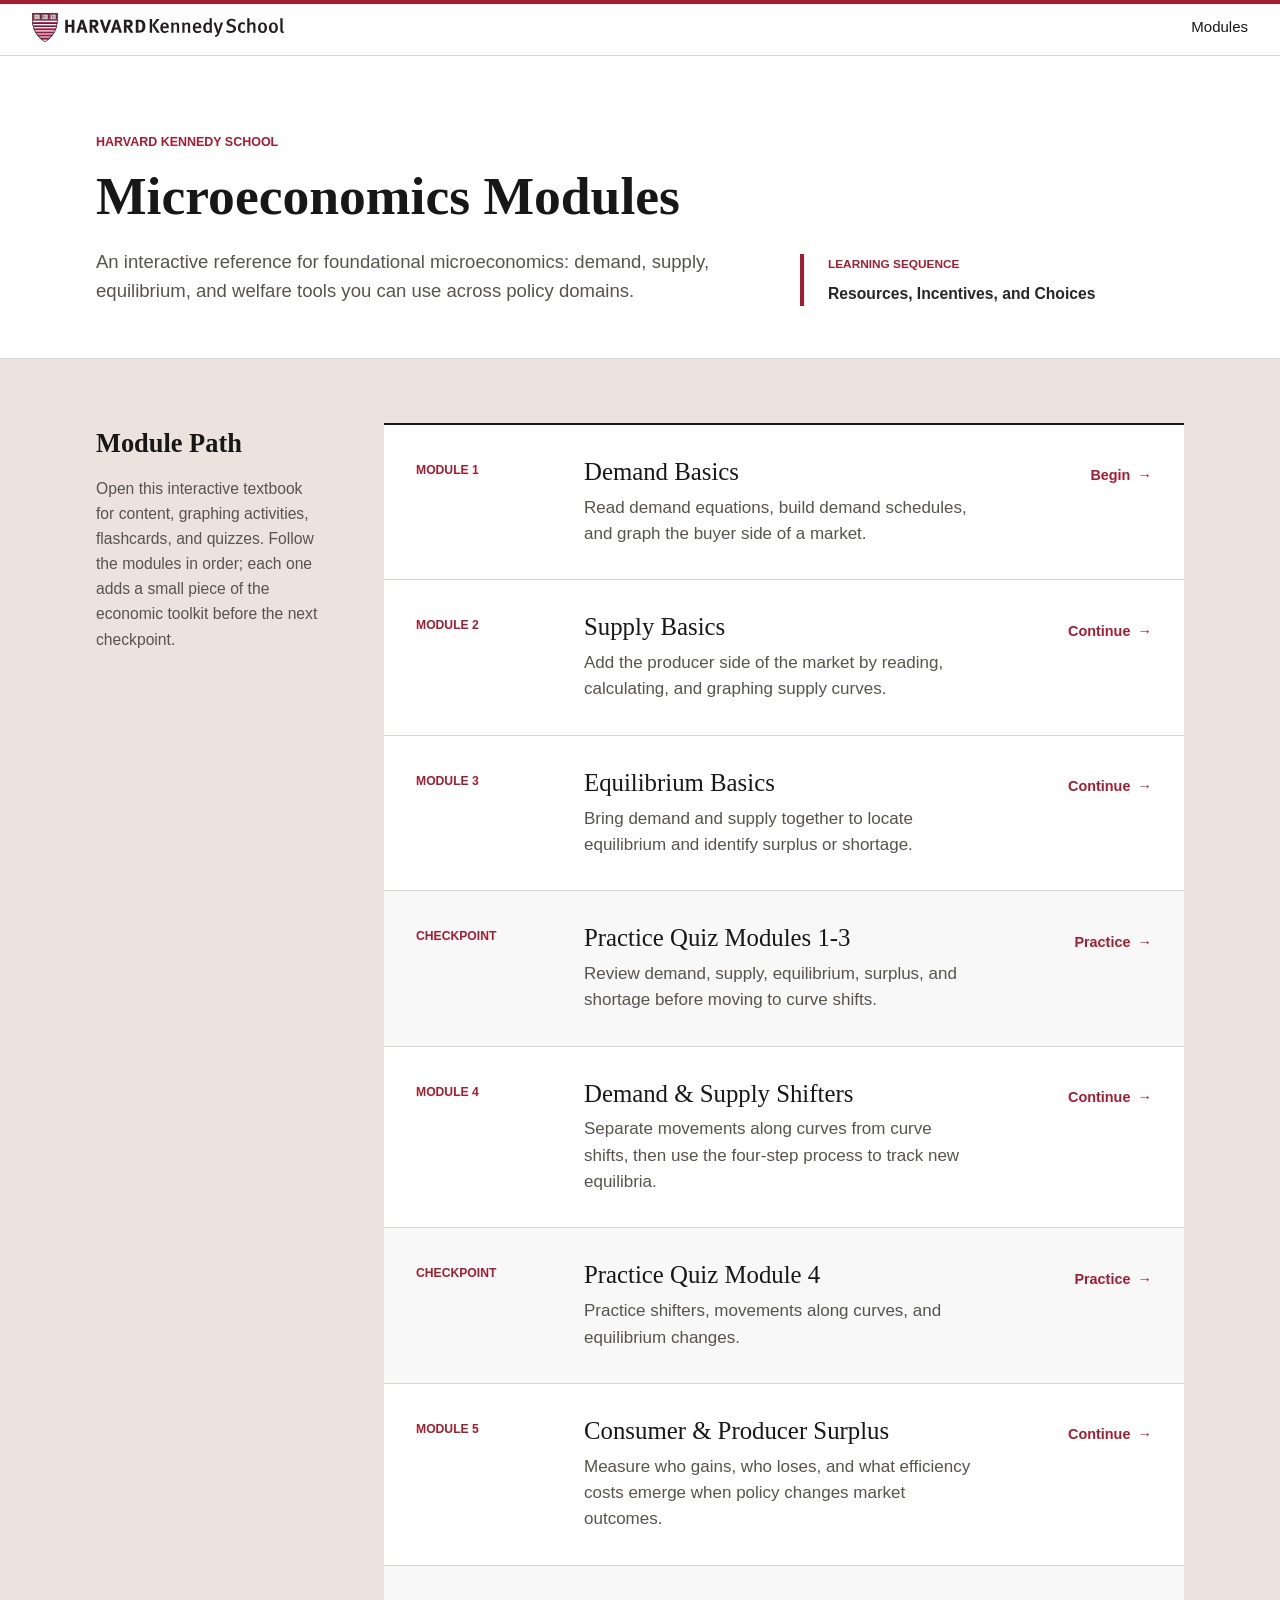
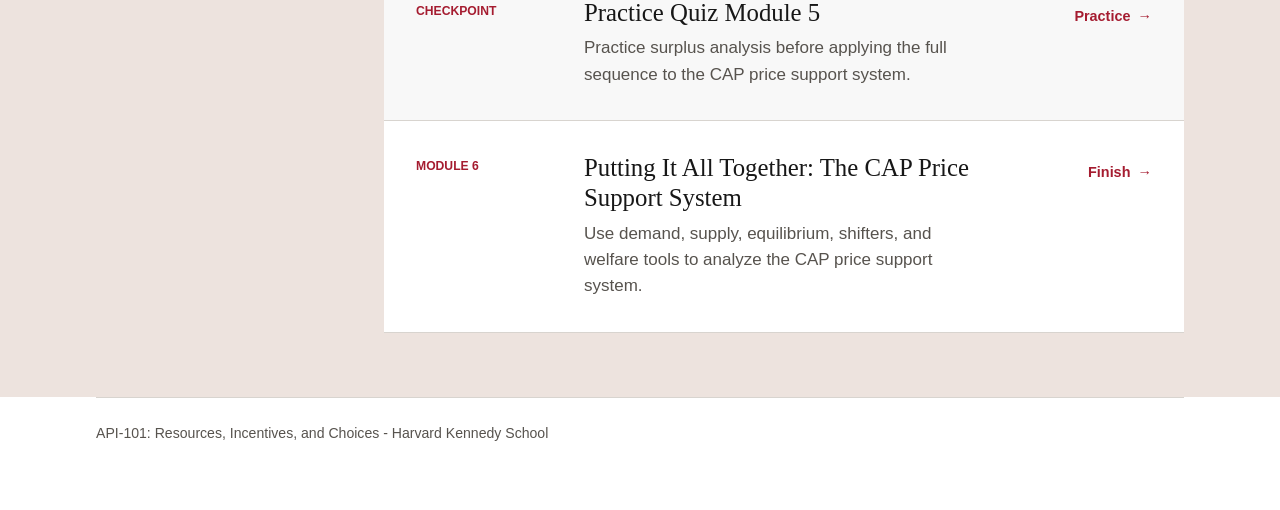
==== index.html @ 20cbafd4 "Initial textbook site transfer" ====
<!DOCTYPE html>
<html lang="en">
<head>
  <meta charset="UTF-8">
  <meta name="viewport" content="width=device-width, initial-scale=1.0">
  <title>API-101 Microeconomics Modules</title>
  <link rel="stylesheet" href="css/theme.css?v=3">
  <style>
    :root {
      --home-ink: #171717;
      --home-muted: #57534e;
      --home-rule: #d8d4cf;
      --home-tint: #f6f7f8;
      --home-path-bg: #ede3de;
      --home-crimson: #a51c30;
      --home-crimson-dark: #7f1424;
      --home-gold: #b28b00;
    }

    body {
      background: #fff;
      color: var(--home-ink);
    }

    .site-nav {
      background: #fff;
      box-shadow: none;
      border-bottom: 1px solid var(--home-rule);
    }

    .site-nav::before {
      content: "";
      position: absolute;
      left: 0;
      right: 0;
      top: 0;
      height: 4px;
      background: var(--home-crimson);
    }

    .site-nav__brand {
      display: inline-flex;
      align-items: center;
      height: 100%;
    }

    .site-nav__logo {
      display: block;
      width: 15.75rem;
      max-width: 58vw;
      height: auto;
    }

    .site-nav__links a {
      color: var(--home-ink);
    }

    .site-nav__links a:hover {
      color: var(--home-crimson);
    }

    .home-shell {
      margin-top: var(--nav-height);
    }

    .home-masthead {
      border-bottom: 1px solid var(--home-rule);
      background: #fff;
    }

    .home-masthead__inner {
      max-width: 72rem;
      margin: 0 auto;
      padding: 4.75rem var(--space-xl) 3.25rem;
      display: grid;
      grid-template-columns: minmax(0, 1.25fr) minmax(17rem, 0.75fr);
      gap: var(--space-3xl);
      align-items: end;
    }

    .home-kicker {
      font-size: 0.78rem;
      font-weight: 700;
      letter-spacing: 0;
      text-transform: uppercase;
      color: var(--home-crimson);
      margin-bottom: var(--space-md);
    }

    .home-title {
      max-width: 42rem;
      font-size: 3.35rem;
      line-height: 1.03;
      margin-bottom: var(--space-lg);
      color: var(--home-ink);
      letter-spacing: 0;
    }

    .home-subtitle {
      max-width: 42rem;
      font-size: 1.16rem;
      line-height: 1.55;
      color: var(--home-muted);
      margin-bottom: 0;
    }

    .home-brief {
      border-left: 4px solid var(--home-crimson);
      padding-left: var(--space-lg);
      color: var(--home-muted);
    }

    .home-brief__label {
      display: block;
      font-size: 0.74rem;
      font-weight: 700;
      letter-spacing: 0;
      text-transform: uppercase;
      color: var(--home-crimson);
      margin-bottom: var(--space-sm);
    }

    .home-brief p {
      font-size: 0.98rem;
      line-height: 1.55;
      margin-bottom: var(--space-md);
    }

    .home-brief p:last-child {
      margin-bottom: 0;
    }

    .home-content {
      max-width: none;
      margin: 0;
      padding: var(--space-3xl) max(var(--space-xl), calc((100vw - 72rem) / 2 + var(--space-xl)));
      background: var(--home-path-bg);
      display: grid;
      grid-template-columns: 14rem minmax(0, 1fr);
      gap: var(--space-3xl);
    }

    .path-heading {
      position: sticky;
      top: calc(var(--nav-height) + var(--space-xl));
      align-self: start;
      padding-top: var(--space-xs);
    }

    .path-heading h2 {
      margin: 0;
      padding: 0;
      border: 0;
      font-size: 1.65rem;
      color: var(--home-ink);
    }

    .path-heading p {
      color: var(--home-muted);
      line-height: 1.6;
      margin: var(--space-md) 0 0;
      font-size: 0.98rem;
    }

    .module-path {
      border-top: 2px solid var(--home-ink);
      background: #fff;
    }

    .path-item {
      display: grid;
      grid-template-columns: 8.5rem minmax(0, 1fr) 9rem;
      gap: var(--space-xl);
      padding: var(--space-xl);
      border-bottom: 1px solid var(--home-rule);
      color: inherit;
      text-decoration: none;
      transition: background var(--transition-fast);
    }

    .path-item:hover {
      border-bottom-color: var(--home-rule);
      background: #fafafa;
    }

    .path-item__eyebrow {
      font-family: var(--font-mono);
      font-size: 0.76rem;
      font-weight: 600;
      text-transform: uppercase;
      letter-spacing: 0;
      color: var(--home-crimson);
      padding-top: 0.18rem;
    }

    .path-item__title {
      font-family: var(--font-heading);
      font-size: 1.55rem;
      line-height: 1.2;
      color: var(--home-ink);
      margin-bottom: var(--space-sm);
    }

    .path-item__summary {
      color: var(--home-muted);
      line-height: 1.55;
      max-width: 44rem;
      margin: 0;
    }

    .path-item__action {
      align-self: start;
      justify-self: end;
      display: inline-flex;
      align-items: center;
      gap: 0.45rem;
      min-height: 2.35rem;
      color: var(--home-crimson);
      font-size: 0.9rem;
      font-weight: 700;
      white-space: nowrap;
    }

    .path-item__action::after {
      content: "→";
      font-family: var(--font-mono);
      font-size: 0.9rem;
    }

    .path-item--checkpoint {
      grid-template-columns: 8.5rem minmax(0, 1fr) 9rem;
      background: #f8f8f8;
    }

    .path-item--checkpoint:hover {
      background: #f3f3f3;
    }

    .path-item--checkpoint .path-item__eyebrow {
      color: var(--home-crimson);
    }

    .home-footer {
      max-width: 72rem;
      margin: 0 auto;
      padding: 0 var(--space-xl) var(--space-3xl);
      color: var(--home-muted);
      font-size: 0.88rem;
    }

    .home-footer__line {
      border-top: 1px solid var(--home-rule);
      padding-top: var(--space-lg);
    }

    @media (max-width: 820px) {
      .site-nav {
        height: auto;
        min-height: var(--nav-height);
        align-items: flex-start;
        flex-wrap: wrap;
        row-gap: var(--space-xs);
        padding: 0.85rem var(--space-lg) 0.75rem;
      }

      .site-nav__brand {
        height: auto;
        flex: 1 1 100%;
      }

      .site-nav__logo {
        width: 13.25rem;
        max-width: 100%;
      }

      .site-nav__links {
        width: 100%;
        margin-left: 0;
        gap: var(--space-md);
      }

      .site-nav__links a {
        font-size: 0.9rem;
      }

      .home-shell {
        margin-top: 6.25rem;
      }

      .home-masthead__inner,
      .home-content,
      .path-item,
      .path-item--checkpoint {
        grid-template-columns: 1fr;
      }

      .home-content {
        gap: var(--space-xl);
        padding-left: var(--space-xl);
        padding-right: var(--space-xl);
      }

      .path-heading {
        position: static;
      }

      .home-masthead__inner {
        gap: var(--space-xl);
        padding: 2.35rem var(--space-xl) 2.5rem;
      }

      .home-title {
        font-size: 2.15rem;
        line-height: 1.08;
        max-width: 20rem;
      }

      .home-subtitle {
        font-size: 1.02rem;
      }

      .path-item {
        gap: var(--space-md);
      }

      .path-item__action {
        justify-self: start;
      }
    }

    @media (max-width: 480px) {
      .site-nav {
        padding-left: var(--space-md);
        padding-right: var(--space-md);
      }

      .site-nav__links {
        justify-content: space-between;
        gap: var(--space-sm);
      }

      .site-nav__links a {
        font-size: 0.84rem;
      }

      .home-masthead__inner,
      .home-content,
      .home-footer {
        padding-left: var(--space-lg);
        padding-right: var(--space-lg);
      }

      .home-title {
        font-size: 1.9rem;
      }

      .path-item {
        padding: var(--space-lg);
      }

      .path-item__title {
        font-size: 1.28rem;
      }
    }
  </style>
</head>
<body>

  <nav class="site-nav">
    <a href="index.html" class="site-nav__brand" aria-label="Harvard Kennedy School">
      <img class="site-nav__logo" src="assets/images/hks-logo.svg" alt="Harvard Kennedy School">
    </a>
    <ul class="site-nav__links">
      <li><a href="#modules">Modules</a></li>
    </ul>
  </nav>

  <main class="home-shell">
    <header class="home-masthead">
      <div class="home-masthead__inner">
        <div>
          <div class="home-kicker">Harvard Kennedy School</div>
          <h1 class="home-title">Microeconomics Modules</h1>
          <p class="home-subtitle">
            An interactive reference for foundational microeconomics: demand, supply, equilibrium, and welfare tools you can use across policy domains.
          </p>
        </div>
        <aside class="home-brief" aria-label="Course context">
          <span class="home-brief__label">Learning Sequence</span>
          <p><strong>Resources, Incentives, and Choices</strong></p>
        </aside>
      </div>
    </header>

    <section class="home-content" id="modules">
      <div class="path-heading">
        <h2>Module Path</h2>
        <p>
          Open this interactive textbook for content, graphing activities, flashcards, and quizzes. Follow the modules in order; each one adds a small piece of the economic toolkit before the next checkpoint.
        </p>
      </div>

      <div class="module-path" aria-label="Module path">
        <a class="path-item" href="chapters/module-01-1-demand.html">
          <div class="path-item__eyebrow">Module 1</div>
          <div>
            <div class="path-item__title">Demand Basics</div>
            <p class="path-item__summary">Read demand equations, build demand schedules, and graph the buyer side of a market.</p>
          </div>
          <div class="path-item__action">Begin</div>
        </a>

        <a class="path-item" href="chapters/module-01-2-supply.html">
          <div class="path-item__eyebrow">Module 2</div>
          <div>
            <div class="path-item__title">Supply Basics</div>
            <p class="path-item__summary">Add the producer side of the market by reading, calculating, and graphing supply curves.</p>
          </div>
          <div class="path-item__action">Continue</div>
        </a>

        <a class="path-item" href="chapters/module-01-3-equilibrium.html">
          <div class="path-item__eyebrow">Module 3</div>
          <div>
            <div class="path-item__title">Equilibrium Basics</div>
            <p class="path-item__summary">Bring demand and supply together to locate equilibrium and identify surplus or shortage.</p>
          </div>
          <div class="path-item__action">Continue</div>
        </a>

        <a class="path-item path-item--checkpoint" href="chapters/modules-1-3-summary-quiz.html">
          <div class="path-item__eyebrow">Checkpoint</div>
          <div>
            <div class="path-item__title">Practice Quiz Modules 1-3</div>
            <p class="path-item__summary">Review demand, supply, equilibrium, surplus, and shortage before moving to curve shifts.</p>
          </div>
          <div class="path-item__action">Practice</div>
        </a>

        <a class="path-item" href="chapters/module-02-demand-supply-shifters.html">
          <div class="path-item__eyebrow">Module 4</div>
          <div>
            <div class="path-item__title">Demand &amp; Supply Shifters</div>
            <p class="path-item__summary">Separate movements along curves from curve shifts, then use the four-step process to track new equilibria.</p>
          </div>
          <div class="path-item__action">Continue</div>
        </a>

        <a class="path-item path-item--checkpoint" href="chapters/module-04-summary-quiz.html">
          <div class="path-item__eyebrow">Checkpoint</div>
          <div>
            <div class="path-item__title">Practice Quiz Module 4</div>
            <p class="path-item__summary">Practice shifters, movements along curves, and equilibrium changes.</p>
          </div>
          <div class="path-item__action">Practice</div>
        </a>

        <a class="path-item" href="chapters/module-03-consumer-producer-surplus.html">
          <div class="path-item__eyebrow">Module 5</div>
          <div>
            <div class="path-item__title">Consumer &amp; Producer Surplus</div>
            <p class="path-item__summary">Measure who gains, who loses, and what efficiency costs emerge when policy changes market outcomes.</p>
          </div>
          <div class="path-item__action">Continue</div>
        </a>

        <a class="path-item path-item--checkpoint" href="chapters/module-05-summary-quiz.html">
          <div class="path-item__eyebrow">Checkpoint</div>
          <div>
            <div class="path-item__title">Practice Quiz Module 5</div>
            <p class="path-item__summary">Practice surplus analysis before applying the full sequence to the CAP price support system.</p>
          </div>
          <div class="path-item__action">Practice</div>
        </a>

        <a class="path-item" href="chapters/module-06-cap-price-support-system.html">
          <div class="path-item__eyebrow">Module 6</div>
          <div>
            <div class="path-item__title">Putting It All Together: The CAP Price Support System</div>
            <p class="path-item__summary">Use demand, supply, equilibrium, shifters, and welfare tools to analyze the CAP price support system.</p>
          </div>
          <div class="path-item__action">Finish</div>
        </a>
      </div>
    </section>
  </main>

  <footer class="home-footer">
    <div class="home-footer__line">
      API-101: Resources, Incentives, and Choices - Harvard Kennedy School
    </div>
  </footer>

</body>
</html>
---- css/theme.css ----
/* ============================================================
   Microeconomics for Policy — Interactive Textbook
   Master Theme

   COLOR SYSTEM:
   - Primary:    #1a5276  (deep policy blue)
   - Secondary:  #2e86c1  (action blue)
   - Accent:     #d4ac0d  (gold highlight)
   - Success:    #1e8449  (positive/surplus)
   - Warning:    #d35400  (deadweight loss/caution)
   - Neutral:    #2c3e50  (text)
   - Background: #fafbfc  (page)
   - Surface:    #ffffff  (cards)

   TYPOGRAPHY:
   - Headings: 'Spezia Serif', serif
   - Body/UI:  'Public Sans', sans-serif
   ============================================================ */

/* --- CSS Custom Properties --- */
:root {
  /* Colors */
  --color-primary: #1a5276;
  --color-primary-light: #2e86c1;
  --color-primary-lighter: #d6eaf8;
  --color-primary-dark: #0e2f44;
  --color-secondary: #2e86c1;
  --color-accent: #d4ac0d;
  --color-accent-light: #f9e79f;
  --color-hks-crimson: #a51c30;
  --color-hks-crimson-dark: #7f1424;
  --color-hks-gold: #b28b00;
  --color-success: #1e8449;
  --color-success-light: #d5f5e3;
  --color-success-dark: #0b4f2a;
  --color-warning: #d35400;
  --color-warning-light: #fdebd0;
  --color-warning-dark: #7a2e00;
  --color-danger: #c0392b;
  --color-neutral-900: #171717;
  --color-neutral-800: #262626;
  --color-neutral-700: #3f3f3f;
  --color-neutral-600: #575757;
  --color-neutral-500: #737373;
  --color-neutral-400: #aab7b8;
  --color-neutral-300: #d5d8dc;
  --color-neutral-200: #e8e8e8;
  --color-neutral-100: #f2f3f4;
  --color-bg: #ffffff;
  --color-surface: #ffffff;
  --color-text: #171717;
  --color-text-secondary: #575757;

  /* Surplus/Loss colors for economics graphs */
  --color-consumer-surplus: #2e86c1;
  --color-producer-surplus: #1e8449;
  --color-deadweight-loss: #d35400;
  --color-government-revenue: #8e44ad;
  --color-demand-curve: #2e86c1;
  --color-supply-curve: #145a32;
  --color-equilibrium: #1a5276;

  /* Typography */
  --font-heading: 'Spezia Serif', 'Times New Roman', serif;
  --font-body: 'Public Sans', sans-serif;
  --font-mono: 'Public Sans', sans-serif;

  /* Spacing */
  --space-xs: 0.25rem;
  --space-sm: 0.5rem;
  --space-md: 1rem;
  --space-lg: 1.5rem;
  --space-xl: 2rem;
  --space-2xl: 3rem;
  --space-3xl: 4rem;

  /* Layout */
  --content-width: 48rem;
  --wide-width: 64rem;
  --sidebar-width: 16rem;
  --nav-height: 3.5rem;

  /* Borders & Shadows */
  --radius-sm: 4px;
  --radius-md: 8px;
  --radius-lg: 12px;
  --shadow-sm: 0 1px 3px rgba(0,0,0,0.08);
  --shadow-md: 0 4px 12px rgba(0,0,0,0.1);
  --shadow-lg: 0 8px 24px rgba(0,0,0,0.12);

  /* Transitions */
  --transition-fast: 150ms ease;
  --transition-normal: 250ms ease;
}

/* --- Reset & Base --- */
*, *::before, *::after {
  box-sizing: border-box;
  margin: 0;
  padding: 0;
}

html {
  font-size: 16px;
  scroll-behavior: smooth;
  -webkit-font-smoothing: antialiased;
  -moz-osx-font-smoothing: grayscale;
}

body {
  font-family: var(--font-body);
  font-size: 1.0625rem;
  line-height: 1.7;
  color: var(--color-text);
  background-color: var(--color-bg);
}

/* --- Typography --- */
h1, h2, h3, h4, h5, h6 {
  font-family: var(--font-heading);
  font-weight: 600;
  line-height: 1.25;
  color: var(--color-neutral-900);
}

h1 {
  font-size: 2.25rem;
  font-weight: 700;
  margin-bottom: var(--space-lg);
}

h2 {
  font-size: 1.625rem;
  margin-top: var(--space-3xl);
  margin-bottom: var(--space-md);
  padding-bottom: var(--space-xs);
  border-bottom: 2px solid var(--color-primary-lighter);
}

h3 {
  font-size: 1.3125rem;
  margin-top: var(--space-2xl);
  margin-bottom: var(--space-sm);
  color: var(--color-primary);
}

h4 {
  font-size: 1.125rem;
  margin-top: var(--space-xl);
  margin-bottom: var(--space-sm);
  color: var(--color-neutral-700);
}

p {
  margin-bottom: var(--space-md);
}

a {
  color: var(--color-secondary);
  text-decoration: none;
  border-bottom: 1px solid transparent;
  transition: border-color var(--transition-fast);
}

a:hover {
  border-bottom-color: var(--color-secondary);
}

strong {
  font-weight: 600;
  color: var(--color-neutral-800);
}

/* --- Top Navigation --- */
.site-nav {
  position: fixed;
  top: 0;
  left: 0;
  right: 0;
  height: var(--nav-height);
  background: #fff;
  color: var(--color-neutral-900);
  display: flex;
  align-items: center;
  padding: 0 var(--space-xl);
  z-index: 100;
  box-shadow: none;
  border-bottom: 1px solid var(--color-neutral-200);
}

.site-nav::before {
  content: '';
  position: absolute;
  top: 0;
  left: 0;
  right: 0;
  height: 4px;
  background: var(--color-hks-crimson);
}

.site-nav__brand {
  display: inline-flex;
  align-items: center;
  height: 100%;
  font-family: var(--font-heading);
  font-size: 1.125rem;
  font-weight: 700;
  color: var(--color-neutral-900);
  text-decoration: none;
  border: none;
  letter-spacing: 0;
}

.site-nav__brand:hover {
  border: none;
  opacity: 0.9;
}

.site-nav__brand span {
  color: var(--color-hks-crimson);
  font-weight: 400;
}

.site-nav__logo {
  display: block;
  width: 15.75rem;
  max-width: 58vw;
  height: auto;
}

.site-nav__links {
  display: flex;
  gap: var(--space-lg);
  margin-left: auto;
  list-style: none;
}

.site-nav__links a {
  color: var(--color-neutral-800);
  font-size: 0.9375rem;
  font-weight: 400;
  border: none;
  transition: color var(--transition-fast);
}

.site-nav__links a:hover {
  color: var(--color-hks-crimson);
  border: none;
}

/* --- Page Layout --- */
.page-wrapper {
  display: flex;
  margin-top: var(--nav-height);
  min-height: calc(100vh - var(--nav-height));
}

/* --- Sidebar (Table of Contents) --- */
.sidebar {
  position: fixed;
  top: var(--nav-height);
  left: 0;
  bottom: 0;
  width: var(--sidebar-width);
  background: #fafafa;
  border-right: 1px solid var(--color-neutral-200);
  overflow-y: auto;
  padding: var(--space-xl) 0;
  font-size: 0.875rem;
  z-index: 50;
}

.sidebar__part-label {
  display: block;
  padding: var(--space-sm) var(--space-lg);
  font-family: var(--font-body);
  font-size: 0.6875rem;
  font-weight: 700;
  text-transform: uppercase;
  letter-spacing: 0;
  color: var(--color-neutral-500);
  margin-top: var(--space-md);
}

.sidebar__link {
  display: block;
  padding: var(--space-xs) var(--space-lg) var(--space-xs) var(--space-xl);
  color: var(--color-neutral-600);
  font-weight: 400;
  line-height: 1.4;
  border: none;
  transition: all var(--transition-fast);
  border-left: 3px solid transparent;
}

.sidebar__link:hover {
  color: var(--color-hks-crimson);
  background: #fff;
  border: none;
}

.sidebar__link--active {
  color: var(--color-hks-crimson);
  font-weight: 600;
  border-left-color: var(--color-hks-crimson);
  background: #fff;
}

/* --- Main Content --- */
.main-content {
  margin-left: var(--sidebar-width);
  flex: 1;
  max-width: calc(var(--content-width) + 2 * var(--space-3xl));
  padding: var(--space-3xl) var(--space-3xl);
}

/* --- Chapter Header --- */
.chapter-header {
  margin-bottom: var(--space-3xl);
  padding: var(--space-xl) 0 var(--space-2xl);
  border-bottom: 2px solid var(--color-neutral-900);
}

.chapter-header__part {
  font-family: var(--font-body);
  font-size: 0.8125rem;
  font-weight: 700;
  text-transform: uppercase;
  letter-spacing: 0;
  color: var(--color-hks-crimson);
  margin-bottom: var(--space-xs);
}

.chapter-header__number {
  font-family: var(--font-heading);
  font-size: 0.9375rem;
  color: var(--color-neutral-500);
  font-weight: 400;
}

.chapter-header__title {
  font-size: 3rem;
  font-weight: 700;
  color: var(--color-neutral-900);
  margin-bottom: var(--space-md);
  line-height: 1.15;
}

.chapter-header__authors {
  font-size: 0.875rem;
  color: var(--color-neutral-500);
  margin-bottom: var(--space-sm);
  font-weight: 400;
}

.chapter-header__subtitle {
  font-size: 1.1875rem;
  color: var(--color-neutral-600);
  line-height: 1.5;
  max-width: 40rem;
}

/* --- Learning Objectives Box --- */
.learning-objectives {
  background: #fafafa;
  border-left: 4px solid var(--color-hks-crimson);
  border-radius: 0;
  padding: var(--space-lg) var(--space-xl);
  margin: var(--space-xl) 0;
}

.learning-objectives__title {
  font-family: var(--font-heading);
  font-size: 1rem;
  font-weight: 700;
  color: var(--color-hks-crimson);
  margin-bottom: var(--space-sm);
  text-transform: uppercase;
  letter-spacing: 0;
}

.learning-objectives ul {
  list-style: none;
  padding: 0;
}

.learning-objectives li {
  position: relative;
  padding-left: 1.5rem;
  margin-bottom: var(--space-sm);
  font-size: 0.9375rem;
  line-height: 1.5;
}

.learning-objectives li::before {
  content: '';
  position: absolute;
  left: 0;
  top: 0.5em;
  width: 8px;
  height: 8px;
  border-radius: 50%;
  background: var(--color-hks-crimson);
}

/* --- Key Term / Definition --- */
.key-term {
  font-weight: 600;
  color: var(--color-hks-crimson);
  cursor: help;
  border-bottom: 1px dashed rgba(165, 28, 48, 0.55);
}

.definition-box {
  background: var(--color-surface);
  border: 1px solid var(--color-neutral-200);
  border-left: 4px solid var(--color-hks-gold);
  border-radius: 0;
  padding: var(--space-md) var(--space-lg);
  margin: var(--space-md) 0;
}

.definition-box__term {
  font-family: var(--font-heading);
  font-weight: 700;
  color: var(--color-neutral-800);
  font-size: 1.0625rem;
}

.definition-box__text {
  color: var(--color-neutral-700);
  font-size: 0.9375rem;
  margin-top: var(--space-xs);
}

/* --- Interactive Graph Container --- */
.graph-container {
  background: var(--color-surface);
  border: 1px solid var(--color-neutral-200);
  border-radius: 0;
  margin: var(--space-xl) 0;
  padding: var(--space-lg);
  box-shadow: var(--shadow-sm);
}

.graph-container__title {
  font-family: var(--font-heading);
  font-size: 1.0625rem;
  font-weight: 600;
  color: var(--color-neutral-800);
  margin-bottom: var(--space-sm);
}

.graph-container__description {
  font-size: 0.875rem;
  color: var(--color-neutral-800);
  margin-bottom: var(--space-md);
  line-height: 1.5;
}

.graph-container__svg-wrapper {
  width: 100%;
  display: flex;
  justify-content: center;
}

.graph-container__controls {
  display: flex;
  flex-wrap: wrap;
  gap: var(--space-md);
  margin-top: var(--space-md);
  padding-top: var(--space-md);
  border-top: 1px solid var(--color-neutral-200);
}

.graph-container__readouts {
  margin-top: var(--space-md);
  padding-top: var(--space-md);
  border-top: 1px solid var(--color-neutral-200);
}

.graph-container__readouts p {
  margin: 0 0 var(--space-xs);
  font-size: 0.875rem;
  color: var(--color-neutral-700);
}

.graph-container__readouts p:last-child {
  margin-bottom: 0;
}

.surplus-readout-table {
  border-collapse: collapse;
  font-size: 0.875rem;
  margin-top: var(--space-md);
  width: 100%;
}

.surplus-readout-table th,
.surplus-readout-table td {
  border-bottom: 1px solid var(--color-neutral-200);
  padding: var(--space-sm) var(--space-md);
  text-align: left;
  vertical-align: middle;
}

.surplus-readout-table thead th {
  color: var(--color-neutral-700);
  font-size: 0.75rem;
  font-weight: 700;
  letter-spacing: 0;
  text-transform: uppercase;
}

.surplus-readout-table tbody th {
  color: var(--color-neutral-800);
  font-weight: 650;
}

.surplus-readout-table td:last-child,
.surplus-readout-table--comparison td:nth-child(3),
.surplus-readout-table--comparison td:nth-child(4) {
  font-family: var(--font-mono);
  font-weight: 700;
}

.surplus-readout-table__row--consumer {
  background: rgba(46, 134, 193, 0.08);
}

.surplus-readout-table__row--producer {
  background: rgba(30, 132, 73, 0.08);
}

.surplus-readout-table__row--dwl {
  background: rgba(211, 84, 0, 0.08);
}

.surplus-readout-table__row--government {
  background: rgba(142, 68, 173, 0.08);
}

.surplus-swatch {
  border-radius: 999px;
  display: inline-block;
  height: 0.75rem;
  margin-right: var(--space-xs);
  vertical-align: -0.08em;
  width: 0.75rem;
}

.surplus-swatch--consumer {
  background: var(--color-consumer-surplus);
}

.surplus-swatch--producer {
  background: var(--color-producer-surplus);
}

.surplus-swatch--dwl {
  background: #d35400;
}

.surplus-swatch--government {
  background: #8e44ad;
}

.shift-showcase {
  display: grid;
  grid-template-columns: minmax(0, 1fr) 18rem;
  gap: var(--space-lg);
  align-items: start;
  margin: var(--space-lg) 0 var(--space-xl);
  padding: var(--space-lg) 0;
  border-top: 1px solid var(--color-neutral-200);
  border-bottom: 1px solid var(--color-neutral-200);
}

.shift-showcase__graph,
.shift-figure__graph {
  min-height: 320px;
}

.shift-showcase__panel {
  border-left: 1px solid var(--color-neutral-200);
  padding-left: var(--space-lg);
}

.shift-showcase__title {
  font-family: var(--font-heading);
  font-weight: 700;
  color: var(--color-neutral-800);
  margin-bottom: var(--space-sm);
}

.shift-showcase__controls {
  display: flex;
  flex-direction: column;
  gap: var(--space-sm);
  margin-bottom: var(--space-md);
}

.shift-showcase__btn {
  border: 1px solid var(--color-neutral-300);
  border-radius: var(--radius-sm);
  background: #fff;
  color: var(--color-neutral-700);
  cursor: pointer;
  font-family: var(--font-body);
  font-size: 0.875rem;
  font-weight: 700;
  padding: 0.65rem 0.8rem;
  text-align: left;
  transition: background 0.15s, border-color 0.15s, color 0.15s;
}

.shift-showcase__btn:hover {
  border-color: var(--color-primary-light);
  color: var(--color-primary);
}

.shift-showcase__btn--active {
  background: var(--color-primary-lighter);
  border-color: var(--color-primary-light);
  color: var(--color-primary);
}

.shift-showcase__readout,
.shift-figure__caption {
  color: var(--color-neutral-600);
  font-size: 0.875rem;
  line-height: 1.55;
  margin: 0;
}

.shift-showcase > .shift-figure__caption {
  grid-column: 1 / -1;
}

.four-step-practice {
  display: grid;
  gap: var(--space-md);
  margin-bottom: var(--space-md);
}

.four-step-practice__group {
  display: grid;
  gap: var(--space-xs);
}

.four-step-practice__label {
  color: var(--color-neutral-700);
  font-size: 0.78rem;
  font-weight: 800;
  letter-spacing: 0;
}

.four-step-practice__choices,
.four-step-practice__actions {
  display: grid;
  grid-template-columns: repeat(2, minmax(0, 1fr));
  gap: var(--space-xs);
}

.four-step-practice__choices .shift-showcase__btn,
.four-step-practice__actions .shift-showcase__btn,
.four-step-practice__actions .graphing-method__next-btn {
  font-size: 0.8rem;
  padding: 0.55rem 0.65rem;
  text-align: center;
}

.four-step-practice__feedback--correct {
  color: #1d6f3f;
}

.four-step-practice__feedback--incorrect {
  color: #9f3a2f;
}

.four-step-practice__feedback--hint {
  color: var(--color-primary);
}

.shift-figure-grid {
  display: grid;
  grid-template-columns: repeat(2, minmax(0, 1fr));
  gap: var(--space-lg);
  margin: var(--space-lg) 0 var(--space-xl);
}

.shift-figure {
  border-top: 1px solid var(--color-neutral-200);
  padding-top: var(--space-md);
}

.shift-figure__caption {
  text-align: center;
  margin-top: var(--space-xs);
}

.figure--with-controls > .shift-figure__caption--below {
  display: block;
  grid-column: 1 / -1;
  margin-top: var(--space-sm);
  text-align: center;
}

.process-graph-grid {
  display: grid;
  grid-template-columns: repeat(2, minmax(0, 1fr));
  gap: var(--space-xl) var(--space-lg);
  margin: var(--space-xl) 0;
}

.process-graph-step {
  border-top: 4px solid var(--color-primary-light);
  padding-top: var(--space-md);
}

.process-graph-step__label {
  color: var(--color-primary);
  font-size: 0.75rem;
  font-weight: 800;
  letter-spacing: 0;
  margin-bottom: var(--space-xs);
  text-transform: uppercase;
}

.process-graph-step__title {
  color: var(--color-neutral-800);
  font-family: var(--font-heading);
  font-size: 1.0625rem;
  font-weight: 700;
  margin: 0 0 var(--space-sm);
}

.process-graph-step__graph {
  min-height: 300px;
  margin-bottom: var(--space-sm);
}

.process-graph-step p {
  color: var(--color-neutral-700);
  font-size: 0.9rem;
  line-height: 1.55;
  margin: 0;
}

.graph-control {
  display: flex;
  flex-direction: column;
  gap: var(--space-xs);
  flex: 1;
  min-width: 150px;
}

.graph-control__label {
  font-size: 0.8125rem;
  font-weight: 600;
  color: var(--color-neutral-900);
}

.graph-control__slider {
  -webkit-appearance: none;
  appearance: none;
  width: 100%;
  height: 6px;
  border-radius: 3px;
  background: var(--color-neutral-300);
  outline: none;
}

.graph-control__slider::-webkit-slider-thumb {
  -webkit-appearance: none;
  appearance: none;
  width: 18px;
  height: 18px;
  border-radius: 50%;
  background: var(--color-primary);
  cursor: pointer;
  box-shadow: var(--shadow-sm);
  transition: transform var(--transition-fast);
}

.graph-control__slider::-webkit-slider-thumb:hover {
  transform: scale(1.15);
}

.graph-control__value {
  font-family: var(--font-mono);
  font-size: 0.8125rem;
  color: var(--color-primary-dark);
  font-weight: 600;
}

/* --- Callout Boxes --- */
.callout {
  border-radius: 0;
  padding: var(--space-md) var(--space-lg);
  margin: var(--space-lg) 0;
  font-size: 0.9375rem;
  line-height: 1.6;
  color: var(--color-neutral-900);
}

.callout--insight {
  background: #f7f8f9;
  border-left: 4px solid var(--color-hks-crimson);
}

.callout--warning {
  background: var(--color-warning-light);
  border-left: 4px solid var(--color-warning);
}

.callout--example {
  background: var(--color-success-light);
  border-left: 4px solid var(--color-success);
}

.callout__title {
  font-weight: 700;
  font-size: 0.875rem;
  text-transform: uppercase;
  letter-spacing: 0;
  margin-bottom: var(--space-xs);
}

.callout--insight .callout__title { color: var(--color-hks-crimson); }
.callout--warning .callout__title { color: var(--color-warning-dark); }
.callout--example .callout__title { color: var(--color-success-dark); }

/* --- Demand convention comparison --- */
.convention-compare {
  margin: var(--space-xl) 0;
  padding: var(--space-lg);
  border: 1px solid var(--color-neutral-200);
  border-left: 4px solid var(--color-primary);
  background: var(--color-surface);
}

.convention-compare__header h4 {
  margin-top: 0;
  color: var(--color-primary);
}

.convention-compare__header p,
.convention-compare__panel p,
.convention-compare__note {
  color: var(--color-neutral-700);
  font-size: 0.9375rem;
  line-height: 1.55;
}

.convention-compare__grid {
  display: grid;
  grid-template-columns: repeat(2, minmax(0, 1fr));
  gap: var(--space-lg);
  margin: var(--space-md) 0;
}

.convention-compare__panel {
  min-width: 0;
  padding: var(--space-md);
  border: 1px solid var(--color-neutral-200);
  background: #fff;
}

.convention-compare__label {
  font-size: 0.75rem;
  font-weight: 700;
  text-transform: uppercase;
  color: var(--color-neutral-600);
  margin-bottom: var(--space-xs);
}

.convention-compare__formula {
  font-weight: 600;
  color: var(--color-neutral-800);
  margin-bottom: var(--space-sm);
}

.convention-compare__panel svg {
  max-width: 100%;
}

.convention-compare__note {
  margin-bottom: 0;
  padding-top: var(--space-md);
  border-top: 1px solid var(--color-neutral-200);
}

.inversion-procedure {
  margin: var(--space-lg) 0;
  padding: var(--space-lg);
  border: 1px solid var(--color-neutral-200);
  border-left: 4px solid var(--color-primary-light);
  background: #fff;
}

.inversion-procedure__title {
  font-weight: 700;
  color: var(--color-primary);
  margin-bottom: var(--space-sm);
}

.inversion-procedure ol {
  margin: 0;
  padding-left: 1.4rem;
}

.inversion-procedure li {
  margin-bottom: var(--space-sm);
  padding-left: var(--space-xs);
}

.inversion-procedure li:last-child {
  margin-bottom: 0;
}

/* --- Math / Equations (KaTeX) --- */
.equation-block {
  background: #fafafa;
  border-radius: 0;
  padding: var(--space-lg) var(--space-xl);
  margin: var(--space-lg) 0;
  text-align: center;
  overflow-x: auto;
  border-left: 3px solid var(--color-hks-crimson);
}
.equation-block .katex-display {
  margin: 0.3em 0;
}
.equation-block .katex {
  font-size: 1.15em;
}
.equation-line {
  margin: var(--space-md) 0 var(--space-lg);
  text-align: center;
  overflow-x: auto;
}
.equation-line .katex-display {
  margin: 0;
}
.equation-line .katex {
  font-size: 1.15em;
}
.equation-display {
  margin: var(--space-lg) 0;
  text-align: center;
  font-size: 1.15rem;
}

.worked-example {
  border-left: 3px solid var(--color-neutral-300);
  margin: var(--space-lg) 0;
  padding: var(--space-sm) 0 var(--space-sm) var(--space-lg);
}

.worked-example__title {
  color: var(--color-neutral-800);
  font-family: var(--font-heading);
  font-size: 1rem;
  font-weight: 700;
  margin-bottom: var(--space-sm);
}

.worked-example p {
  margin-bottom: var(--space-sm);
}

.worked-example p:last-child {
  margin-bottom: 0;
}

.worked-example--with-graph {
  border-left-color: var(--color-hks-crimson);
  padding-bottom: var(--space-md);
}

.worked-example__body {
  display: grid;
  gap: var(--space-lg);
  grid-template-columns: minmax(0, 0.95fr) minmax(18rem, 1.15fr);
  align-items: center;
}

.worked-example__math {
  font-family: var(--font-mono);
  margin-top: var(--space-md);
}

.worked-example__graph {
  background: #fff;
  border-left: 1px solid var(--color-neutral-200);
  padding-left: var(--space-lg);
}

.worked-example__graph-note {
  color: var(--color-neutral-600);
  font-size: 0.875rem;
  line-height: 1.45;
  margin-bottom: var(--space-sm);
}

.worked-example__svg {
  display: flex;
  justify-content: center;
  width: 100%;
}

.calculation-figure {
  display: flex;
  justify-content: center;
  margin: var(--space-lg) 0 var(--space-xl);
  width: 100%;
}

@media (max-width: 820px) {
  .worked-example__body {
    grid-template-columns: 1fr;
  }

  .worked-example__graph {
    border-left: 0;
    border-top: 1px solid var(--color-neutral-200);
    padding-left: 0;
    padding-top: var(--space-md);
  }
}

.equation-feature-table {
  width: 100%;
  border-collapse: collapse;
  margin: var(--space-lg) 0;
  font-size: 0.9375rem;
  table-layout: fixed;
}
.equation-feature-table th,
.equation-feature-table td {
  padding: var(--space-sm) var(--space-md);
  border-bottom: 1px solid var(--color-neutral-200);
  text-align: left;
  vertical-align: top;
}
.equation-feature-table th {
  color: var(--color-neutral-700);
  font-size: 0.78rem;
  text-transform: uppercase;
}
.equation-feature-table td:first-child {
  font-weight: 700;
  color: var(--color-neutral-800);
}
.equation-feature-table--graphing th:nth-child(1),
.equation-feature-table--graphing td:nth-child(1) {
  width: 18%;
}
.equation-feature-table--graphing th:nth-child(2),
.equation-feature-table--graphing td:nth-child(2) {
  width: 45%;
  white-space: nowrap;
}
.equation-feature-table--graphing th:nth-child(3),
.equation-feature-table--graphing td:nth-child(3) {
  width: 37%;
}
.equation-feature-table--quantities th:nth-child(1),
.equation-feature-table--quantities td:nth-child(1) {
  width: 16%;
}
.equation-feature-table--quantities th:nth-child(2),
.equation-feature-table--quantities td:nth-child(2) {
  width: 54%;
  white-space: nowrap;
}
.equation-feature-table--quantities th:nth-child(3),
.equation-feature-table--quantities td:nth-child(3) {
  width: 30%;
}

/* --- Annotated Equation Explainers --- */
.equation-explainer {
  margin: var(--space-xl) 0;
  border: 1px solid var(--color-neutral-200);
  border-top: 4px solid var(--color-hks-crimson);
  background: #fff;
}

.equation-explainer__formula {
  padding: var(--space-xl);
  border-bottom: 1px solid var(--color-neutral-200);
  background: #fafafa;
}

.equation-explainer__formula .katex-display {
  margin: 0;
}

.equation-explainer__read {
  margin: var(--space-md) 0 0;
  color: var(--color-neutral-700);
  text-align: center;
  font-size: 0.95rem;
}

.equation-explainer__parts {
  display: grid;
  grid-template-columns: repeat(4, minmax(0, 1fr));
  margin: 0;
}

.equation-part {
  padding: var(--space-lg);
  border-right: 1px solid var(--color-neutral-200);
}

.equation-part:last-child {
  border-right: 0;
}

.equation-part__symbol {
  display: block;
  font-family: var(--font-heading);
  font-size: 1.35rem;
  font-weight: 700;
  color: var(--color-neutral-900);
  margin-bottom: var(--space-xs);
}

.equation-part__label {
  display: block;
  font-size: 0.74rem;
  font-weight: 700;
  text-transform: uppercase;
  letter-spacing: 0;
  color: var(--color-hks-crimson);
  margin-bottom: var(--space-sm);
}

.equation-part__text {
  color: var(--color-neutral-700);
  font-size: 0.92rem;
  line-height: 1.5;
  margin: 0;
}

.equation-explainer__note {
  margin: 0;
  padding: var(--space-md) var(--space-lg);
  border-top: 1px solid var(--color-neutral-200);
  color: var(--color-neutral-800);
  background: #f7f3f1;
  font-size: 0.95rem;
}

.equation-translation {
  margin: var(--space-lg) 0;
  border-left: 4px solid var(--color-hks-crimson);
  background: #fafafa;
  padding: var(--space-lg);
}

.equation-translation__label {
  font-weight: 700;
  color: var(--color-hks-crimson);
  margin-bottom: var(--space-xs);
}

.equation-translation__text {
  margin: 0;
  color: var(--color-neutral-700);
}

@media (max-width: 760px) {
  .equation-explainer__parts {
    grid-template-columns: 1fr;
  }

  .equation-part {
    border-right: 0;
    border-bottom: 1px solid var(--color-neutral-200);
  }

  .equation-part:last-child {
    border-bottom: 0;
  }
}
/* Inline KaTeX in running text */
.katex {
  font-size: 1.05em;
}
/* Math steps: two-column layout for algebra walkthroughs */
.math-steps {
  margin: var(--space-lg) 0;
  border-top: 1px solid var(--color-neutral-200);
}
.math-step {
  display: flex;
  align-items: baseline;
  gap: var(--space-md);
  padding: var(--space-sm) 0;
  border-bottom: 1px solid var(--color-neutral-200);
}
.math-step:last-child {
  border-bottom: none;
}
.math-step__label {
  flex-shrink: 0;
  width: 10rem;
  font-size: 0.875rem;
  font-weight: 600;
  color: var(--color-neutral-600);
}
.math-step__expr {
  flex: 1;
  text-align: center;
}

/* --- Glossary Table --- */
.glossary-table {
  width: 100%;
  border-collapse: separate;
  border-spacing: 0;
  margin: var(--space-lg) 0;
  border-radius: 0;
  overflow: hidden;
  border: 1px solid var(--color-neutral-200);
  box-shadow: var(--shadow-sm);
}
.glossary-table thead th {
  background: var(--color-neutral-900);
  color: #fff;
  font-family: var(--font-heading);
  font-size: 0.9375rem;
  font-weight: 700;
  padding: 0.75rem 1.25rem;
  text-align: left;
  letter-spacing: 0;
}
.glossary-table tbody td {
  padding: 0.65rem 1.25rem;
  font-size: 0.9375rem;
  line-height: 1.5;
  border-bottom: 1px solid var(--color-neutral-200);
  vertical-align: top;
}
.glossary-table tbody td:first-child {
  font-family: var(--font-heading);
  font-weight: 700;
  color: var(--color-neutral-900);
  white-space: nowrap;
  width: 12rem;
  background: #fafafa;
}
.glossary-table tbody tr:last-child td {
  border-bottom: none;
}
.glossary-table tbody tr:hover td {
  background: #f7f8f9;
}
.glossary-table tbody tr:hover td:first-child {
  background: #f1f1f1;
}

.glossary-review {
  margin: var(--space-md) 0 var(--space-lg);
}

.glossary-review summary {
  color: var(--color-primary);
  cursor: pointer;
  font-weight: 700;
  padding: var(--space-sm) 0;
}

.glossary-review summary:hover {
  color: var(--color-primary-dark);
}

.glossary-table--review {
  margin-top: var(--space-sm);
}

.glossary-table--review tbody td {
  background: #fbfbfb;
}

.term-status {
  display: inline-block;
  padding: 0.15rem 0.45rem;
  border-radius: var(--radius-sm);
  background: var(--color-neutral-100);
  color: var(--color-neutral-600);
  font-size: 0.75rem;
  font-weight: 600;
  white-space: nowrap;
}

.term-status--new {
  background: rgba(212, 172, 13, 0.16);
  color: #7d6608;
}

/* --- Section Divider --- */
.section-divider {
  margin: var(--space-3xl) 0 var(--space-xl);
  border: none;
  height: 2px;
  background: linear-gradient(to right, var(--color-primary-lighter), transparent);
}

/* --- Static Figure --- */
.figure {
  margin: var(--space-xl) 0;
  text-align: center;
}

.figure--with-controls {
  display: grid;
  grid-template-columns: minmax(0, 1fr) 9rem;
  gap: var(--space-lg);
  align-items: start;
}

.figure--with-controls .figure__caption {
  grid-column: 1 / -1;
}

.figure-controls {
  display: flex;
  flex-direction: column;
  gap: var(--space-sm);
  padding-top: var(--space-lg);
}

.figure-controls__btn {
  padding: 0.5rem 0.7rem;
  border: none;
  border-radius: var(--radius-sm);
  background: var(--color-primary);
  color: #fff;
  font-family: var(--font-body);
  font-size: 0.875rem;
  font-weight: 600;
  cursor: pointer;
  transition: background 0.15s;
}

.figure-controls__btn:hover {
  background: var(--color-primary-dark);
}

.figure-controls__btn:disabled {
  opacity: 0.55;
  cursor: default;
}

.figure-controls__btn--secondary {
  background: var(--color-neutral-100);
  color: var(--color-neutral-700);
  border: 1px solid var(--color-neutral-300);
}

.figure-controls__btn--secondary:hover {
  background: var(--color-neutral-200);
}

.figure img {
  display: block;
  max-width: 100%;
  height: auto;
  margin: 0 auto;
}

.figure--photo {
  background: #fafafa;
  border: 1px solid var(--color-neutral-200);
  padding: var(--space-md);
  text-align: left;
}

.figure--photo img {
  width: 100%;
}

.figure__caption {
  font-size: 0.8125rem;
  color: var(--color-neutral-600);
  margin-top: var(--space-sm);
  font-style: italic;
  line-height: 1.5;
}

.text-footnote {
  color: var(--color-neutral-600);
  font-size: 0.84rem;
  line-height: 1.45;
  margin-top: calc(-1 * var(--space-sm));
}

.text-with-sidenote {
  display: grid;
  gap: var(--space-lg);
  grid-template-columns: minmax(0, 1fr) minmax(12rem, 16rem);
  align-items: start;
  margin: var(--space-md) 0;
}

.text-with-sidenote > p {
  margin-bottom: 0;
}

.text-footnote--side {
  background: #fafafa;
  border-left: 3px solid var(--color-neutral-300);
  color: var(--color-neutral-600);
  font-size: 0.8125rem;
  margin-top: 0;
  padding: var(--space-sm) var(--space-md);
}

@media (max-width: 760px) {
  .text-with-sidenote {
    grid-template-columns: 1fr;
  }

  .figure--with-controls {
    grid-template-columns: 1fr;
  }

  .figure-controls {
    flex-direction: row;
    justify-content: center;
    flex-wrap: wrap;
    padding-top: 0;
  }
}

/* --- Chapter Navigation (prev/next) --- */
.chapter-nav {
  display: flex;
  justify-content: space-between;
  margin-top: var(--space-3xl);
  padding-top: var(--space-xl);
  border-top: 1px solid var(--color-neutral-200);
  gap: var(--space-md);
}

.chapter-nav__link {
  display: flex;
  flex-direction: column;
  padding: var(--space-md) var(--space-lg);
  background: var(--color-surface);
  border: 1px solid var(--color-neutral-200);
  border-radius: 0;
  transition: all var(--transition-normal);
  max-width: 48%;
  text-decoration: none;
}

.chapter-nav__link:hover {
  border-color: var(--color-hks-crimson);
  box-shadow: var(--shadow-md);
}

.chapter-nav__link--next {
  text-align: right;
  margin-left: auto;
}

.chapter-nav__direction {
  font-size: 0.75rem;
  font-weight: 700;
  text-transform: uppercase;
  letter-spacing: 0;
  color: var(--color-neutral-500);
}

.chapter-nav__title {
  font-family: var(--font-heading);
  font-size: 1rem;
  font-weight: 600;
  color: var(--color-hks-crimson);
}

/* --- Responsive --- */
@media (max-width: 1024px) {
  .sidebar {
    width: 14rem;
  }
  .main-content {
    margin-left: 14rem;
    padding: var(--space-xl);
  }
}

@media (max-width: 768px) {
  .sidebar {
    display: none;
  }
  .main-content {
    margin-left: 0;
    padding: var(--space-lg);
  }
  .chapter-header__title {
    font-size: 1.75rem;
  }
  h2 {
    font-size: 1.375rem;
  }
}

/* --- Part Progress Strip --- */
.part-progress {
  display: flex;
  flex-direction: column;
  gap: var(--space-xs);
  padding: var(--space-lg) 0;
  background: #fff;
  border-radius: 0;
  border: 1px solid var(--color-neutral-200);
  border-left: 0;
  border-right: 0;
  margin-bottom: var(--space-2xl);
}

.part-progress__label {
  font-family: var(--font-mono);
  font-size: 0.75rem;
  font-weight: 600;
  text-transform: uppercase;
  letter-spacing: 0;
  color: var(--color-hks-crimson);
}

.part-progress__steps {
  display: flex;
  align-items: center;
  gap: var(--space-sm);
  flex-wrap: wrap;
}

.part-progress__step {
  padding: var(--space-xs) 0;
  border-radius: 0;
  font-size: 0.875rem;
  font-weight: 600;
  color: var(--color-neutral-500);
  border: 0;
  text-decoration: none;
  transition: all var(--transition-fast);
  border-bottom: 2px solid transparent;
}

.part-progress__step:hover {
  border-bottom-color: var(--color-hks-crimson);
  color: var(--color-hks-crimson);
}

.part-progress__step--active {
  background: transparent;
  border-color: transparent;
  border-bottom-color: var(--color-hks-crimson);
  color: var(--color-hks-crimson);
}

.part-progress__step--active:hover {
  background: transparent;
  border-color: transparent;
  border-bottom-color: var(--color-hks-crimson);
  color: var(--color-hks-crimson);
}

.part-progress__divider {
  color: var(--color-neutral-400);
  font-size: 0.875rem;
}

/* --- Draw Graph Container --- */
.draw-graph-container {
  background: var(--color-surface);
  border: 1px solid var(--color-neutral-200);
  border-radius: 0;
  margin: var(--space-xl) 0;
  padding: var(--space-lg);
  box-shadow: var(--shadow-sm);
}

.draw-graph-container__title {
  font-family: var(--font-heading);
  font-size: 1.0625rem;
  font-weight: 600;
  color: var(--color-neutral-800);
  margin-bottom: var(--space-sm);
}

.draw-graph-container__prompt {
  font-size: 0.9375rem;
  color: var(--color-neutral-700);
  margin-bottom: var(--space-md);
  font-weight: 500;
  line-height: 1.5;
}

.draw-graph-container__svg-wrapper {
  width: 100%;
  display: flex;
  justify-content: center;
  cursor: crosshair;
}

.draw-graph-container__controls {
  display: flex;
  gap: var(--space-sm);
  margin-top: var(--space-md);
  padding-top: var(--space-md);
  border-top: 1px solid var(--color-neutral-200);
  align-items: center;
}

.draw-graph-container__hint {
  font-size: 0.8125rem;
  color: var(--color-neutral-500);
  font-style: italic;
  margin-left: auto;
}

.draw-graph__submit-btn,
.draw-graph__clear-btn {
  padding: 0.5rem 1.25rem;
  border: none;
  border-radius: var(--radius-sm);
  font-family: var(--font-body);
  font-size: 0.875rem;
  font-weight: 600;
  cursor: pointer;
  transition: all 0.15s;
}

.draw-graph__submit-btn {
  background: var(--color-primary);
  color: #fff;
}

.draw-graph__submit-btn:hover {
  background: var(--color-primary-dark);
}

.draw-graph__clear-btn {
  background: var(--color-neutral-100);
  color: var(--color-neutral-700);
  border: 1px solid var(--color-neutral-300);
}

.draw-graph__clear-btn:hover {
  background: var(--color-neutral-200);
}

.draw-graph__feedback {
  margin-top: var(--space-md);
  padding: var(--space-md);
  border-radius: var(--radius-sm);
  font-size: 0.875rem;
  line-height: 1.6;
  display: none;
}

.draw-graph__feedback--correct {
  display: block;
  background: rgba(30, 132, 73, 0.08);
  border-left: 3px solid var(--color-success);
}

.draw-graph__feedback--incorrect {
  display: block;
  background: rgba(211, 84, 0, 0.06);
  border-left: 3px solid var(--color-warning);
}

.draw-graph__feedback--warning {
  display: block;
  background: rgba(212, 172, 13, 0.1);
  border-left: 3px solid var(--color-accent);
}

/* --- Print Styles --- */
@media print {
  .site-nav, .sidebar, .chapter-nav, .graph-container__controls {
    display: none;
  }
  .main-content {
    margin: 0;
    padding: 0;
    max-width: 100%;
  }
  body {
    font-size: 11pt;
    line-height: 1.5;
    color: #000;
  }
}


/* --- Check for Understanding --- */
.check-understanding {
  background: linear-gradient(135deg, #f0f7fd 0%, #f8fafe 100%);
  border: 2px solid var(--color-primary-lighter);
  border-radius: var(--radius-md);
  margin: var(--space-2xl) 0;
  padding: var(--space-lg);
}

.check-understanding__header {
  font-family: var(--font-heading);
  font-size: 1rem;
  font-weight: 700;
  color: var(--color-primary);
  margin-bottom: var(--space-sm);
}

.check-understanding__question {
  font-size: 0.9375rem;
  color: var(--color-neutral-800);
  margin-bottom: var(--space-md);
  line-height: 1.6;
  font-weight: 500;
}

.check-understanding__option {
  padding: 0.65rem 1rem;
  margin-bottom: 0.4rem;
  border: 1.5px solid var(--color-neutral-200);
  border-radius: var(--radius-sm);
  cursor: pointer;
  font-size: 0.9rem;
  line-height: 1.5;
  color: var(--color-neutral-700);
  background: #fff;
  transition: border-color 0.15s, background 0.15s;
}

.check-understanding__option:hover {
  border-color: var(--color-secondary);
  background: rgba(46, 134, 193, 0.04);
}

.check-understanding__option--answered {
  cursor: default;
  opacity: 0.7;
}

.check-understanding__option--answered:hover {
  border-color: var(--color-neutral-200);
  background: #fff;
}

.check-understanding__option--correct {
  border-color: var(--color-success) !important;
  background: rgba(30, 132, 73, 0.08) !important;
  color: var(--color-success) !important;
  opacity: 1 !important;
  font-weight: 600;
}

.check-understanding__option--incorrect {
  border-color: var(--color-warning) !important;
  background: rgba(211, 84, 0, 0.06) !important;
  color: var(--color-warning) !important;
  opacity: 1 !important;
}

.check-understanding__feedback {
  margin-top: var(--space-md);
  padding: var(--space-sm) var(--space-md);
  border-radius: var(--radius-sm);
  font-size: 0.875rem;
  line-height: 1.6;
}

.check-understanding__feedback--correct {
  background: rgba(30, 132, 73, 0.08);
  border-left: 3px solid var(--color-success);
  color: var(--color-neutral-800);
}

.check-understanding__feedback--incorrect {
  background: rgba(211, 84, 0, 0.06);
  border-left: 3px solid var(--color-warning);
  color: var(--color-neutral-800);
}

/* --- Practice Quiz Component --- */
.practice-quiz {
  background: var(--color-surface);
  border: 2px solid var(--color-neutral-200);
  border-radius: var(--radius-lg);
  margin: var(--space-2xl) 0;
  overflow: hidden;
}
.practice-quiz__header {
  background: var(--color-primary-lighter);
  padding: var(--space-md) var(--space-lg);
  border-bottom: 1px solid var(--color-neutral-200);
  display: flex;
  justify-content: space-between;
  align-items: center;
}
.practice-quiz__title {
  font-family: var(--font-heading);
  font-size: 1rem;
  font-weight: 700;
  color: var(--color-primary);
}
.practice-quiz__progress {
  font-family: var(--font-mono);
  font-size: 0.8125rem;
  color: var(--color-primary);
  font-weight: 600;
}
.practice-quiz__progress-bar {
  height: 4px;
  background: var(--color-neutral-200);
}
.practice-quiz__progress-fill {
  height: 100%;
  background: var(--color-primary);
  transition: width 0.3s ease;
  border-radius: 2px;
}
.practice-quiz__body {
  padding: var(--space-lg) var(--space-xl);
}
.practice-quiz__all-body {
  padding: var(--space-lg) var(--space-xl);
}
.practice-quiz__item {
  padding: var(--space-lg) 0;
  border-bottom: 1px solid var(--color-neutral-200);
}
.practice-quiz__item:first-child {
  padding-top: 0;
}
.practice-quiz__item:last-child {
  border-bottom: none;
  padding-bottom: 0;
}
.practice-quiz__question-number {
  font-family: var(--font-mono);
  font-size: 0.75rem;
  font-weight: 700;
  color: var(--color-neutral-500);
  text-transform: uppercase;
  letter-spacing: 0.06em;
  margin-bottom: var(--space-sm);
}
.practice-quiz__meta {
  display: flex;
  flex-wrap: wrap;
  gap: var(--space-xs);
  margin-bottom: var(--space-sm);
}
.practice-quiz__tag {
  display: inline-flex;
  align-items: center;
  border: 1px solid var(--color-neutral-200);
  border-radius: var(--radius-sm);
  background: var(--color-neutral-100);
  color: var(--color-neutral-600);
  font-size: 0.75rem;
  font-weight: 700;
  line-height: 1;
  padding: 0.35rem 0.55rem;
}
.practice-quiz__tag--skill {
  border-color: rgba(46, 134, 193, 0.24);
  background: rgba(46, 134, 193, 0.07);
  color: var(--color-primary);
}
.practice-quiz__question-text {
  font-size: 1rem;
  color: var(--color-neutral-800);
  line-height: 1.65;
  margin-bottom: var(--space-lg);
  font-weight: 500;
}
.practice-quiz__options {
  list-style: none;
  padding: 0;
  margin: 0 0 var(--space-md);
}
.practice-quiz__option {
  padding: 0.75rem 1rem;
  margin-bottom: 0.5rem;
  border: 1.5px solid var(--color-neutral-200);
  border-radius: var(--radius-sm);
  cursor: pointer;
  font-size: 0.9375rem;
  line-height: 1.5;
  color: var(--color-neutral-700);
  background: #fff;
  transition: border-color 0.15s, background 0.15s;
  display: flex;
  align-items: baseline;
  gap: var(--space-sm);
}
.practice-quiz__option:hover:not(.practice-quiz__option--disabled) {
  border-color: var(--color-secondary);
  background: rgba(46, 134, 193, 0.04);
}
.practice-quiz__option--selected {
  border-color: var(--color-primary) !important;
  background: var(--color-primary-lighter) !important;
  color: var(--color-primary) !important;
  font-weight: 600;
}
.practice-quiz__option--correct {
  border-color: var(--color-success) !important;
  background: rgba(30, 132, 73, 0.08) !important;
  color: var(--color-success) !important;
  font-weight: 600;
}
.practice-quiz__option--incorrect {
  border-color: var(--color-warning) !important;
  background: rgba(211, 84, 0, 0.06) !important;
  color: var(--color-warning) !important;
}
.practice-quiz__option--disabled {
  cursor: default;
  opacity: 0.6;
}
.practice-quiz__option--disabled.practice-quiz__option--correct,
.practice-quiz__option--disabled.practice-quiz__option--incorrect {
  opacity: 1;
}
.practice-quiz__option-letter {
  font-family: var(--font-mono);
  font-weight: 700;
  font-size: 0.8125rem;
  flex-shrink: 0;
  width: 1.5em;
}
.practice-quiz__input-group {
  display: flex;
  gap: var(--space-sm);
  margin-bottom: var(--space-md);
  align-items: center;
}
.practice-quiz__input {
  flex: 1;
  max-width: 16rem;
  padding: 0.6rem 1rem;
  border: 1.5px solid var(--color-neutral-300);
  border-radius: var(--radius-sm);
  font-family: var(--font-mono);
  font-size: 1rem;
  color: var(--color-neutral-800);
  background: #fff;
  outline: none;
  transition: border-color 0.15s;
}
.practice-quiz__input:focus {
  border-color: var(--color-primary);
  box-shadow: 0 0 0 3px rgba(46, 134, 193, 0.12);
}
.practice-quiz__input--correct {
  border-color: var(--color-success) !important;
  background: rgba(30, 132, 73, 0.04) !important;
}
.practice-quiz__input--incorrect {
  border-color: var(--color-warning) !important;
  background: rgba(211, 84, 0, 0.04) !important;
}
.practice-quiz__correct-answer {
  color: var(--color-neutral-600);
  font-size: 0.875rem;
  margin: calc(-1 * var(--space-xs)) 0 var(--space-sm);
}
.practice-quiz__correct-answer strong {
  color: var(--color-success);
}
.practice-quiz__btn {
  display: inline-flex;
  align-items: center;
  gap: var(--space-xs);
  padding: 0.55rem 1.25rem;
  border: none;
  border-radius: var(--radius-sm);
  font-family: var(--font-body);
  font-size: 0.875rem;
  font-weight: 600;
  cursor: pointer;
  transition: all 0.15s;
}
.practice-quiz__btn--primary {
  background: var(--color-primary);
  color: #fff;
}
.practice-quiz__btn--primary:hover {
  background: var(--color-primary-dark);
}
.practice-quiz__btn--secondary {
  background: var(--color-neutral-100);
  color: var(--color-neutral-700);
  border: 1px solid var(--color-neutral-300);
}
.practice-quiz__btn--secondary:hover {
  background: var(--color-neutral-200);
}
.practice-quiz__btn:disabled {
  opacity: 0.5;
  cursor: default;
}
.practice-quiz__feedback {
  margin-top: var(--space-md);
  padding: var(--space-md);
  border-radius: var(--radius-sm);
  font-size: 0.875rem;
  line-height: 1.65;
  display: none;
}
.practice-quiz__feedback--visible {
  display: block;
}
.practice-quiz__feedback--correct {
  background: rgba(30, 132, 73, 0.08);
  border-left: 3px solid var(--color-success);
}
.practice-quiz__feedback--incorrect {
  background: rgba(211, 84, 0, 0.06);
  border-left: 3px solid var(--color-warning);
}
.practice-quiz__nav {
  display: flex;
  justify-content: space-between;
  align-items: center;
  padding: var(--space-md) var(--space-lg);
  border-top: 1px solid var(--color-neutral-200);
  background: var(--color-neutral-100);
}
.practice-quiz__score-inline {
  color: var(--color-neutral-700);
  font-size: 0.875rem;
  font-weight: 700;
}
.practice-quiz__results {
  text-align: center;
  padding: var(--space-2xl) var(--space-xl);
}
.practice-quiz__results--inline {
  margin: var(--space-lg) var(--space-lg) var(--space-xl);
  padding: var(--space-xl);
  border: 1px solid var(--color-neutral-200);
  border-radius: var(--radius-md);
  background: #fff;
}
.practice-quiz__score {
  font-family: var(--font-heading);
  font-size: 2.5rem;
  font-weight: 700;
  color: var(--color-primary);
  margin-bottom: var(--space-sm);
}
.practice-quiz__score-label {
  font-size: 1rem;
  color: var(--color-neutral-600);
  margin-bottom: var(--space-xl);
}

/* --- Self-Check (Inline Quick Question) --- */
.self-check {
  background: linear-gradient(135deg, #f0f7fd 0%, #f8fafe 100%);
  border: 2px solid var(--color-primary-lighter);
  border-radius: var(--radius-md);
  padding: var(--space-lg);
  margin: var(--space-xl) 0;
}
.self-check__header {
  font-family: var(--font-heading);
  font-size: 0.9375rem;
  font-weight: 700;
  color: var(--color-primary);
  margin-bottom: var(--space-sm);
}
.self-check__question {
  font-size: 0.9375rem;
  color: var(--color-neutral-800);
  margin-bottom: var(--space-md);
  line-height: 1.55;
}
.self-check__guidance {
  font-size: 0.875rem;
  color: var(--color-neutral-600);
  margin: calc(-1 * var(--space-xs)) 0 var(--space-md);
  line-height: 1.5;
}
.self-check__reveal-btn {
  display: inline-block;
  padding: 0.4rem 1rem;
  background: var(--color-primary);
  color: #fff;
  border: none;
  border-radius: var(--radius-sm);
  font-family: var(--font-body);
  font-size: 0.8125rem;
  font-weight: 600;
  cursor: pointer;
  transition: background 0.15s;
}
.self-check__reveal-btn:hover {
  background: var(--color-primary-dark);
}
.self-check__answer {
  display: none;
  margin-top: var(--space-md);
  padding: var(--space-md);
  background: rgba(255,255,255,0.7);
  border-radius: var(--radius-sm);
  border-left: 3px solid var(--color-primary);
  font-size: 0.9375rem;
  line-height: 1.55;
  color: var(--color-neutral-700);
}
.self-check__answer--visible {
  display: block;
}

/* --- Data Table --- */
.data-table {
  width: 100%;
  border-collapse: collapse;
  margin: var(--space-lg) 0;
  font-size: 0.9375rem;
}
.data-table th {
  background: var(--color-primary);
  color: #fff;
  font-weight: 600;
  padding: 0.6rem 1rem;
  text-align: center;
  font-size: 0.875rem;
}
.data-table td {
  padding: 0.5rem 1rem;
  text-align: center;
  border-bottom: 1px solid var(--color-neutral-200);
  font-family: var(--font-mono);
  font-size: 0.875rem;
}
.data-table tr:nth-child(even) td {
  background: var(--color-neutral-100);
}
.data-table tr:hover td {
  background: var(--color-primary-lighter);
}

/* --- Step-by-Step Process --- */
.step-process {
  margin: var(--space-xl) 0;
}
.step-process__step {
  display: flex;
  gap: var(--space-md);
  margin-bottom: var(--space-md);
  padding: var(--space-md) var(--space-lg);
  background: var(--color-surface);
  border: 1px solid var(--color-neutral-200);
  border-radius: var(--radius-md);
  transition: border-color 0.2s;
  align-items: flex-start;
}
.step-process__step:hover {
  border-color: var(--color-primary-light);
}
.step-process__number {
  flex-shrink: 0;
  min-width: 2rem;
  height: 2rem;
  display: flex;
  align-items: center;
  justify-content: center;
  background: var(--color-primary);
  color: #fff;
  border-radius: 1rem;
  font-family: var(--font-heading);
  font-size: 0.8125rem;
  font-weight: 700;
  padding: 0 0.6rem;
  white-space: nowrap;
  margin-top: 0.15rem;
}
.step-process__content {
  flex: 1;
}
.step-process__title {
  font-family: var(--font-heading);
  font-size: 1rem;
  font-weight: 700;
  color: var(--color-neutral-800);
  margin-bottom: var(--space-xs);
}
.step-process__text {
  font-size: 0.9375rem;
  line-height: 1.55;
  color: var(--color-neutral-600);
}

/* --- Flashcard Study Mode --- */
.flashcard-launcher {
  display: flex;
  flex-direction: column;
  align-items: center;
  justify-content: center;
  gap: var(--space-sm);
  margin: var(--space-lg) 0;
}
.flashcard-launcher p {
  margin: 0;
  color: var(--color-neutral-600);
  font-size: 0.9375rem;
}
.flashcard-launcher__btn {
  display: inline-flex;
  align-items: center;
  gap: 0.5rem;
  padding: 0.65rem 1.5rem;
  background: linear-gradient(135deg, var(--color-primary) 0%, var(--color-primary-dark) 100%);
  color: #fff;
  border: none;
  border-radius: var(--radius-md);
  font-family: var(--font-heading);
  font-size: 0.9375rem;
  font-weight: 600;
  cursor: pointer;
  transition: transform 0.15s, box-shadow 0.15s;
  box-shadow: 0 2px 8px rgba(0,0,0,0.12);
}
.flashcard-launcher__btn:hover {
  transform: translateY(-1px);
  box-shadow: 0 4px 14px rgba(0,0,0,0.18);
}
.flashcard-launcher__btn svg {
  width: 18px;
  height: 18px;
}

/* Flashcard overlay */
.flashcard-overlay {
  display: none;
  position: fixed;
  inset: 0;
  z-index: 1000;
  background: rgba(0,0,0,0.55);
  backdrop-filter: blur(4px);
  justify-content: center;
  align-items: center;
  padding: var(--space-lg);
}
.flashcard-overlay--open {
  display: flex;
}

/* Flashcard modal */
.flashcard-modal {
  background: var(--color-surface);
  border-radius: var(--radius-lg);
  box-shadow: 0 20px 60px rgba(0,0,0,0.25);
  width: 100%;
  max-width: 560px;
  display: flex;
  flex-direction: column;
  overflow: hidden;
  animation: flashcard-enter 0.25s ease-out;
}
@keyframes flashcard-enter {
  from { opacity: 0; transform: translateY(24px) scale(0.97); }
  to   { opacity: 1; transform: translateY(0) scale(1); }
}

/* Modal header */
.flashcard-modal__header {
  display: flex;
  justify-content: space-between;
  align-items: center;
  padding: var(--space-md) var(--space-lg);
  background: var(--color-primary);
  color: #fff;
}
.flashcard-modal__title {
  font-family: var(--font-heading);
  font-weight: 700;
  font-size: 1rem;
}
.flashcard-modal__counter {
  font-size: 0.8125rem;
  opacity: 0.85;
}
.flashcard-modal__close {
  background: rgba(255,255,255,0.15);
  border: none;
  color: #fff;
  width: 32px;
  height: 32px;
  border-radius: 50%;
  display: flex;
  align-items: center;
  justify-content: center;
  cursor: pointer;
  font-size: 1.2rem;
  transition: background 0.15s;
}
.flashcard-modal__close:hover {
  background: rgba(255,255,255,0.3);
}

/* Card area */
.flashcard-modal__body {
  padding: var(--space-lg);
  display: flex;
  flex-direction: column;
  align-items: center;
}

/* The flip card */
.flashcard {
  width: 100%;
  height: 240px;
  perspective: 800px;
  cursor: pointer;
  margin-bottom: var(--space-lg);
}
.flashcard__inner {
  position: relative;
  width: 100%;
  height: 100%;
  transition: transform 0.5s cubic-bezier(0.4, 0, 0.2, 1);
  transform-style: preserve-3d;
}
.flashcard--flipped .flashcard__inner {
  transform: rotateY(180deg);
}
.flashcard__face {
  position: absolute;
  inset: 0;
  backface-visibility: hidden;
  border-radius: var(--radius-md);
  display: flex;
  flex-direction: column;
  justify-content: center;
  align-items: center;
  padding: var(--space-xl) var(--space-lg);
  text-align: center;
  border: 2px solid var(--color-neutral-200);
}
.flashcard__front {
  background: linear-gradient(135deg, #f0f7fd 0%, #f8fafe 100%);
}
.flashcard__front-label {
  font-size: 0.7rem;
  text-transform: uppercase;
  letter-spacing: 0.1em;
  color: var(--color-primary);
  margin-bottom: var(--space-sm);
  font-weight: 700;
}
.flashcard__term {
  font-family: var(--font-heading);
  font-size: 1.5rem;
  font-weight: 700;
  color: var(--color-neutral-900);
  line-height: 1.3;
}
.flashcard__back {
  background: linear-gradient(135deg, #fff7ed 0%, #fffaf5 100%);
  border-color: var(--color-accent);
  transform: rotateY(180deg);
}
.flashcard__back-label {
  font-size: 0.7rem;
  text-transform: uppercase;
  letter-spacing: 0.1em;
  color: var(--color-accent);
  margin-bottom: var(--space-sm);
  font-weight: 700;
}
.flashcard__definition {
  font-size: 1rem;
  line-height: 1.6;
  color: var(--color-neutral-700);
}
.flashcard__hint {
  font-size: 0.75rem;
  color: var(--color-neutral-400);
  margin-top: var(--space-md);
}

/* Navigation */
.flashcard-modal__nav {
  display: flex;
  gap: var(--space-sm);
  justify-content: center;
  width: 100%;
}
.flashcard-modal__nav-btn {
  display: inline-flex;
  align-items: center;
  gap: 0.4rem;
  padding: 0.5rem 1.2rem;
  border: 2px solid var(--color-neutral-200);
  background: #fff;
  border-radius: var(--radius-sm);
  font-family: var(--font-body);
  font-size: 0.875rem;
  font-weight: 600;
  color: var(--color-neutral-700);
  cursor: pointer;
  transition: all 0.15s;
}
.flashcard-modal__nav-btn:hover {
  border-color: var(--color-primary);
  color: var(--color-primary);
}
.flashcard-modal__nav-btn--shuffle {
  background: var(--color-primary);
  border-color: var(--color-primary);
  color: #fff;
}
.flashcard-modal__nav-btn--shuffle:hover {
  background: var(--color-primary-dark);
  border-color: var(--color-primary-dark);
  color: #fff;
}

/* Progress dots */
.flashcard-modal__footer {
  padding: var(--space-sm) var(--space-lg) var(--space-md);
  display: flex;
  justify-content: center;
  gap: 6px;
  flex-wrap: wrap;
}
.flashcard-dot {
  width: 8px;
  height: 8px;
  border-radius: 50%;
  background: var(--color-neutral-200);
  transition: background 0.2s, transform 0.2s;
}
.flashcard-dot--active {
  background: var(--color-primary);
  transform: scale(1.3);
}
.flashcard-dot--seen {
  background: var(--color-primary-lighter);
}

/* --- Method Demo Component --- */
.method-demo {
  border: 1px solid var(--color-neutral-200);
  border-radius: var(--radius-md);
  overflow: hidden;
  margin: var(--space-xl) 0;
  box-shadow: var(--shadow-sm);
}
.method-demo__tabs {
  display: flex;
  background: var(--color-neutral-100);
  border-bottom: 1px solid var(--color-neutral-200);
}
.method-demo__tab {
  flex: 1;
  padding: var(--space-sm) var(--space-md);
  border: none;
  border-bottom: 3px solid transparent;
  background: transparent;
  cursor: pointer;
  font-family: var(--font-body);
  font-size: 0.875rem;
  font-weight: 500;
  color: var(--color-neutral-600);
  transition: color 0.15s, border-color 0.15s, background 0.15s;
}
.method-demo__tab:hover {
  color: var(--color-primary);
  background: var(--color-neutral-200);
}
.method-demo__tab--active {
  color: var(--color-primary);
  border-bottom-color: var(--color-primary);
  background: var(--color-surface);
  font-weight: 600;
}
.method-demo__body {
  padding: var(--space-lg);
  background: var(--color-surface);
}
.method-demo__description {
  background: var(--color-primary-lighter);
  border-left: 3px solid var(--color-primary-light);
  padding: var(--space-sm) var(--space-md);
  border-radius: 0 var(--radius-sm) var(--radius-sm) 0;
  margin-bottom: var(--space-md);
  min-height: 3.5rem;
  font-size: 0.9375rem;
  line-height: 1.5;
  display: flex;
  align-items: center;
}
.method-demo__graph-wrapper {
  display: flex;
  justify-content: center;
  margin-bottom: var(--space-md);
}
.method-demo__nav {
  display: flex;
  align-items: center;
  justify-content: center;
  gap: var(--space-md);
  padding-top: var(--space-sm);
}
.method-demo__nav-btn {
  padding: var(--space-xs) var(--space-md);
  background: var(--color-primary);
  color: #fff;
  border: 1px solid var(--color-primary);
  border-radius: var(--radius-sm);
  cursor: pointer;
  font-family: var(--font-body);
  font-size: 0.875rem;
  font-weight: 600;
  transition: background 0.15s, border-color 0.15s;
}
.method-demo__nav-btn:hover:not(:disabled) {
  background: var(--color-primary-dark);
  border-color: var(--color-primary-dark);
}
.method-demo__nav-btn:disabled {
  opacity: 0.4;
  cursor: not-allowed;
}
.method-demo__step-counter {
  font-family: var(--font-mono);
  font-size: 0.8125rem;
  color: var(--color-neutral-500);
  min-width: 80px;
  text-align: center;
}

/* --- Graph It Component --- */
.graphit-container {
  border: 1px solid var(--color-neutral-200);
  border-radius: var(--radius-md);
  overflow: hidden;
  margin: var(--space-xl) 0;
  box-shadow: var(--shadow-sm);
}
.graphit-tabs {
  display: flex;
  background: var(--color-neutral-100);
  border-bottom: 1px solid var(--color-neutral-200);
}
.graphit-tab {
  flex: 1;
  padding: var(--space-sm) var(--space-md);
  border: none;
  border-bottom: 3px solid transparent;
  background: transparent;
  cursor: pointer;
  font-family: var(--font-body);
  font-size: 0.875rem;
  font-weight: 500;
  color: var(--color-neutral-600);
  transition: color 0.15s, border-color 0.15s, background 0.15s;
}
.graphit-tab:hover {
  color: var(--color-primary);
  background: var(--color-neutral-200);
}
.graphit-tab--active {
  color: var(--color-primary);
  border-bottom-color: var(--color-primary);
  background: var(--color-surface);
  font-weight: 600;
}
.graphit-tab--challenge.graphit-tab--active {
  color: var(--color-warning);
  border-bottom-color: var(--color-warning);
}
.graphit-panel {
  display: none;
  padding: var(--space-lg);
  background: var(--color-surface);
}
.graphit-panel--active {
  display: block;
}
.graphit-equation {
  background: var(--color-neutral-100);
  border-left: 3px solid var(--color-primary-lighter);
  padding: var(--space-md) var(--space-lg);
  text-align: center;
  border-radius: 0 var(--radius-sm) var(--radius-sm) 0;
  margin-bottom: var(--space-md);
}
.graphit-equation--challenge {
  border-left-color: var(--color-warning-light);
}
.graphit-equation__badge {
  font-size: 0.75rem;
  font-weight: 700;
  text-transform: uppercase;
  letter-spacing: 0.05em;
  color: var(--color-neutral-500);
  margin-bottom: var(--space-xs);
}
.graphit-equation__hint {
  font-size: 0.875rem;
  color: var(--color-neutral-600);
  font-style: italic;
  margin-top: var(--space-xs);
}
.graphit-hint-steps {
  margin: var(--space-md) 0;
  border: 1px solid var(--color-neutral-200);
  border-radius: var(--radius-sm);
  padding: var(--space-sm) var(--space-md);
}
.graphit-hint-steps summary {
  cursor: pointer;
  font-weight: 600;
  color: var(--color-primary);
  font-size: 0.9375rem;
  padding: var(--space-xs) 0;
}
.graphit-hint-steps summary:hover {
  color: var(--color-primary-dark);
}

/* --- Graphing Methods (animated) --- */
.graphing-methods { margin: var(--space-xl) 0; }

.graphing-method {
  background: var(--color-surface);
  border: 1px solid var(--color-neutral-200);
  border-radius: var(--radius-sm);
  padding: var(--space-lg);
  margin-bottom: var(--space-lg);
}

.graphing-method__header {
  display: flex;
  align-items: center;
  gap: var(--space-sm);
  margin-bottom: var(--space-xs);
}
.graphing-method__badge {
  background: var(--color-neutral-100);
  border: 1px solid var(--color-neutral-300);
  color: var(--color-neutral-600);
  font-size: 0.75rem;
  font-weight: 700;
  padding: 0.2rem 0.6rem;
  border-radius: var(--radius-sm);
  font-family: var(--font-mono);
  text-transform: uppercase;
  letter-spacing: 0;
  white-space: nowrap;
}
.graphing-method__title {
  font-family: var(--font-heading);
  font-size: 1.0625rem;
  font-weight: 700;
  color: var(--color-neutral-800);
  margin: 0;
}
.graphing-method__intro {
  font-size: 0.9375rem;
  color: var(--color-neutral-600);
  margin-bottom: var(--space-md);
  line-height: 1.5;
}
.graphing-method__step-desc {
  background: var(--color-primary-lighter);
  border-left: 3px solid var(--color-primary-light);
  padding: var(--space-sm) var(--space-md);
  border-radius: 0 var(--radius-sm) var(--radius-sm) 0;
  margin-bottom: var(--space-sm);
  min-height: 2.5rem;
  font-size: 0.9375rem;
  line-height: 1.5;
  display: flex;
  align-items: center;
}
.graphing-method__table-wrap {
  margin-top: var(--space-md);
}
.graphing-method__table-wrap .data-table { margin: 0; }
.graphing-method__controls {
  display: flex;
  justify-content: center;
  margin-top: var(--space-md);
}
.graphing-method__play-btn {
  padding: var(--space-sm) var(--space-2xl);
  background: var(--color-primary);
  color: #fff;
  border: none;
  border-radius: var(--radius-sm);
  cursor: pointer;
  font-family: var(--font-body);
  font-size: 1rem;
  font-weight: 600;
  min-width: 150px;
  transition: background 0.15s;
}
.graphing-method__play-btn:hover { background: var(--color-primary-dark); }
.graphing-method__play-btn--replay { background: var(--color-neutral-600); }
.graphing-method__play-btn--replay:hover { background: var(--color-neutral-800); }

/* Table row states for Method 3 animation */
.gm-row--active td { background: var(--color-primary-lighter) !important; font-weight: 700; }
.gm-row--plotted td { color: var(--color-neutral-500); }

/* Step-through button controls */
.graphing-method__controls {
  gap: var(--space-sm);
}
.graphing-method__next-btn {
  padding: var(--space-sm) var(--space-xl);
  background: var(--color-primary);
  color: #fff;
  border: none;
  border-radius: var(--radius-sm);
  cursor: pointer;
  font-family: var(--font-body);
  font-size: 1rem;
  font-weight: 600;
  min-width: 160px;
  transition: background 0.15s;
}
.graphing-method__next-btn:hover:not(:disabled) { background: var(--color-primary-dark); }
.graphing-method__next-btn:disabled { background: var(--color-neutral-400); cursor: default; }
.graphing-method__next-btn--replay { background: var(--color-neutral-600); }
.graphing-method__next-btn--replay:hover { background: var(--color-neutral-800); }

.gm-step-counter {
  font-size: 0.85em;
  font-weight: 400;
  color: var(--color-neutral-500);
  margin-left: var(--space-xs);
}

/* Two-column demo layout: graph left, step description right */
.demo-layout {
  display: grid;
  grid-template-columns: 1fr 260px;
  gap: 1.5rem;
  align-items: start;
}
.demo-layout__graph-col .graphing-method__controls { margin-top: 0.75rem; }
.demo-layout__desc-col {
  position: sticky;
  top: 1rem;
}
.demo-step-panel {
  background: var(--color-surface-alt, #f8f9fa);
  border: 1px solid var(--color-border, #dee2e6);
  border-radius: 8px;
  padding: 1rem 1.1rem;
  font-size: 0.88rem;
  line-height: 1.55;
  min-height: 120px;
}
.demo-step-panel .gm-step-counter {
  display: block;
  font-size: 0.75rem;
  font-weight: 700;
  color: var(--color-primary, #2e86c1);
  text-transform: uppercase;
  letter-spacing: 0.05em;
  margin-bottom: 0.5rem;
  margin-left: 0;
}
.demo-equation {
  display: block;
  margin: 0.25rem 0;
  overflow-x: auto;
  white-space: nowrap;
}
.demo-equation .katex {
  font-size: 1em;
}
@media (max-width: 700px) {
  .shift-showcase,
  .shift-figure-grid,
  .process-graph-grid,
  .convention-compare__grid {
    grid-template-columns: 1fr;
  }

  .shift-showcase__panel {
    border-left: 0;
    border-top: 1px solid var(--color-neutral-200);
    padding-left: 0;
    padding-top: var(--space-md);
  }

  .shift-showcase__graph,
  .shift-figure__graph,
  .process-graph-step__graph {
    min-height: 280px;
  }

  .demo-layout { grid-template-columns: 1fr; }
  .demo-layout__desc-col { position: static; }
}
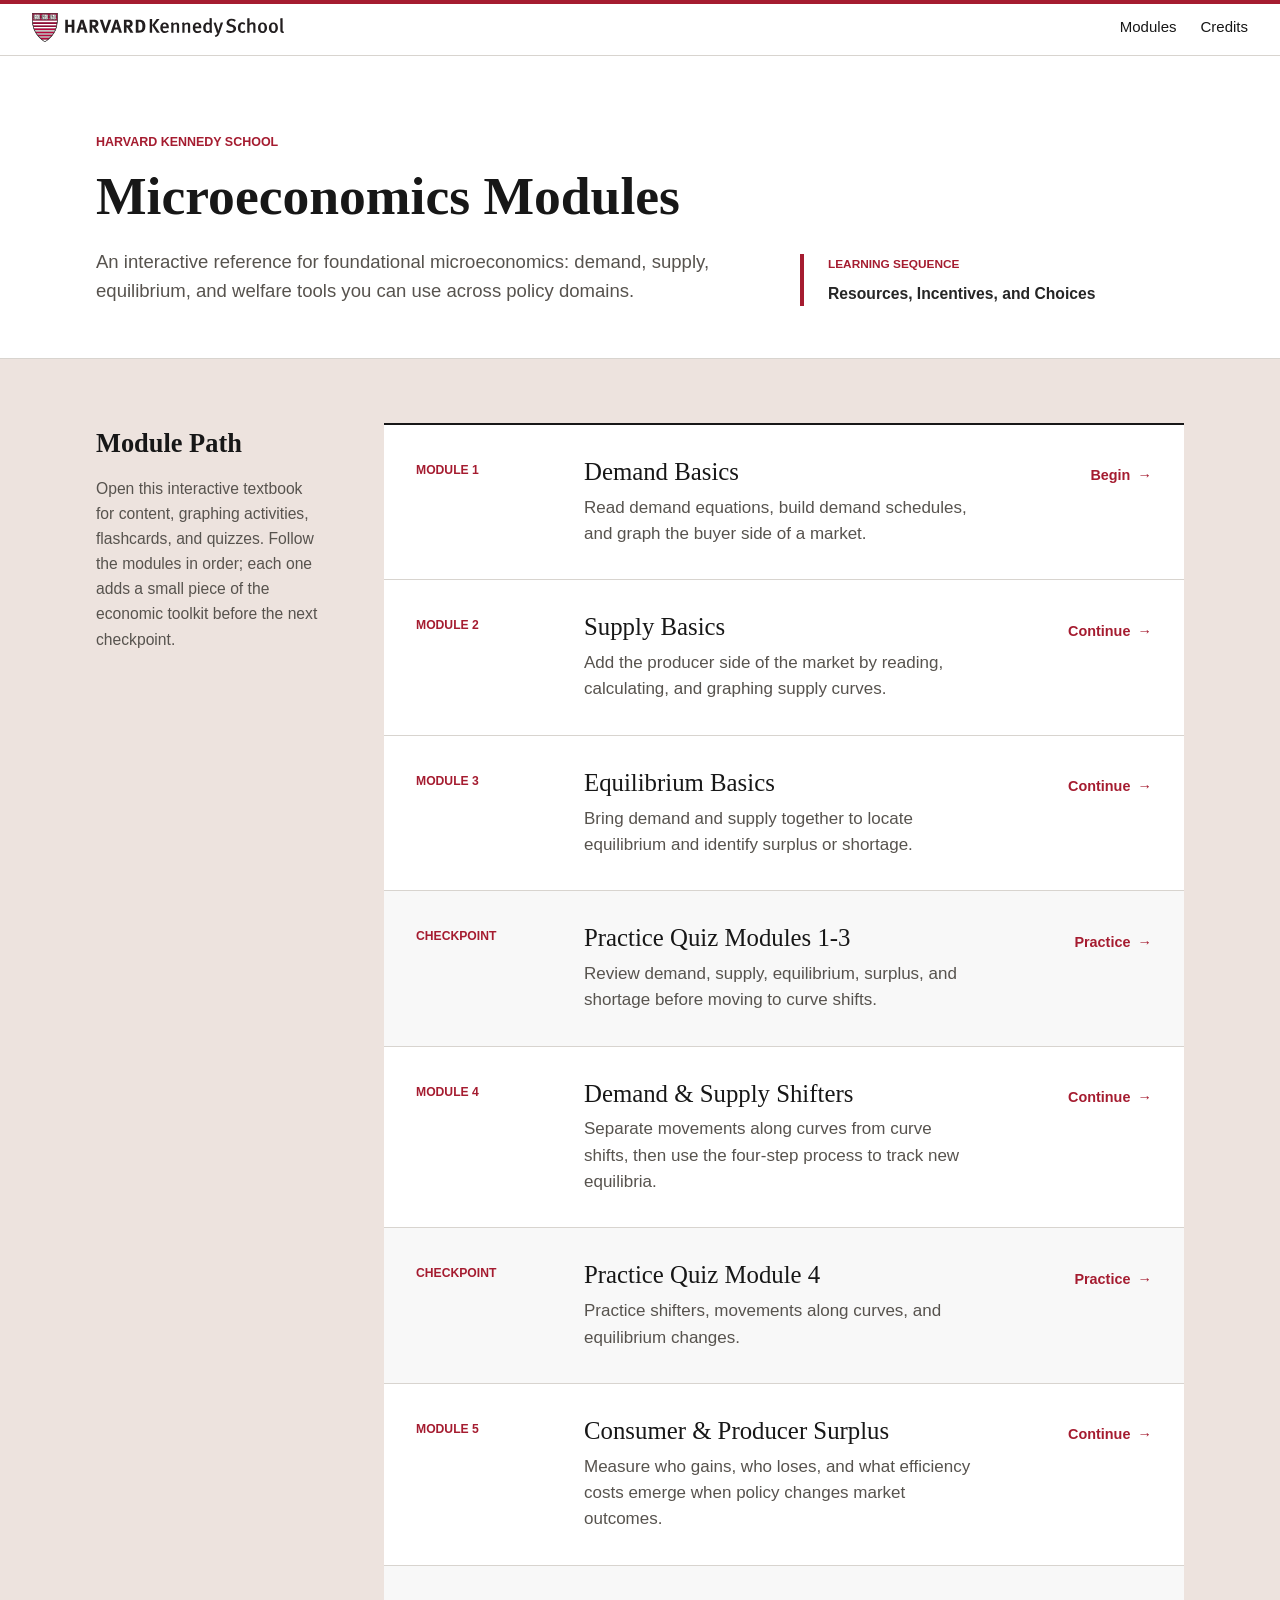
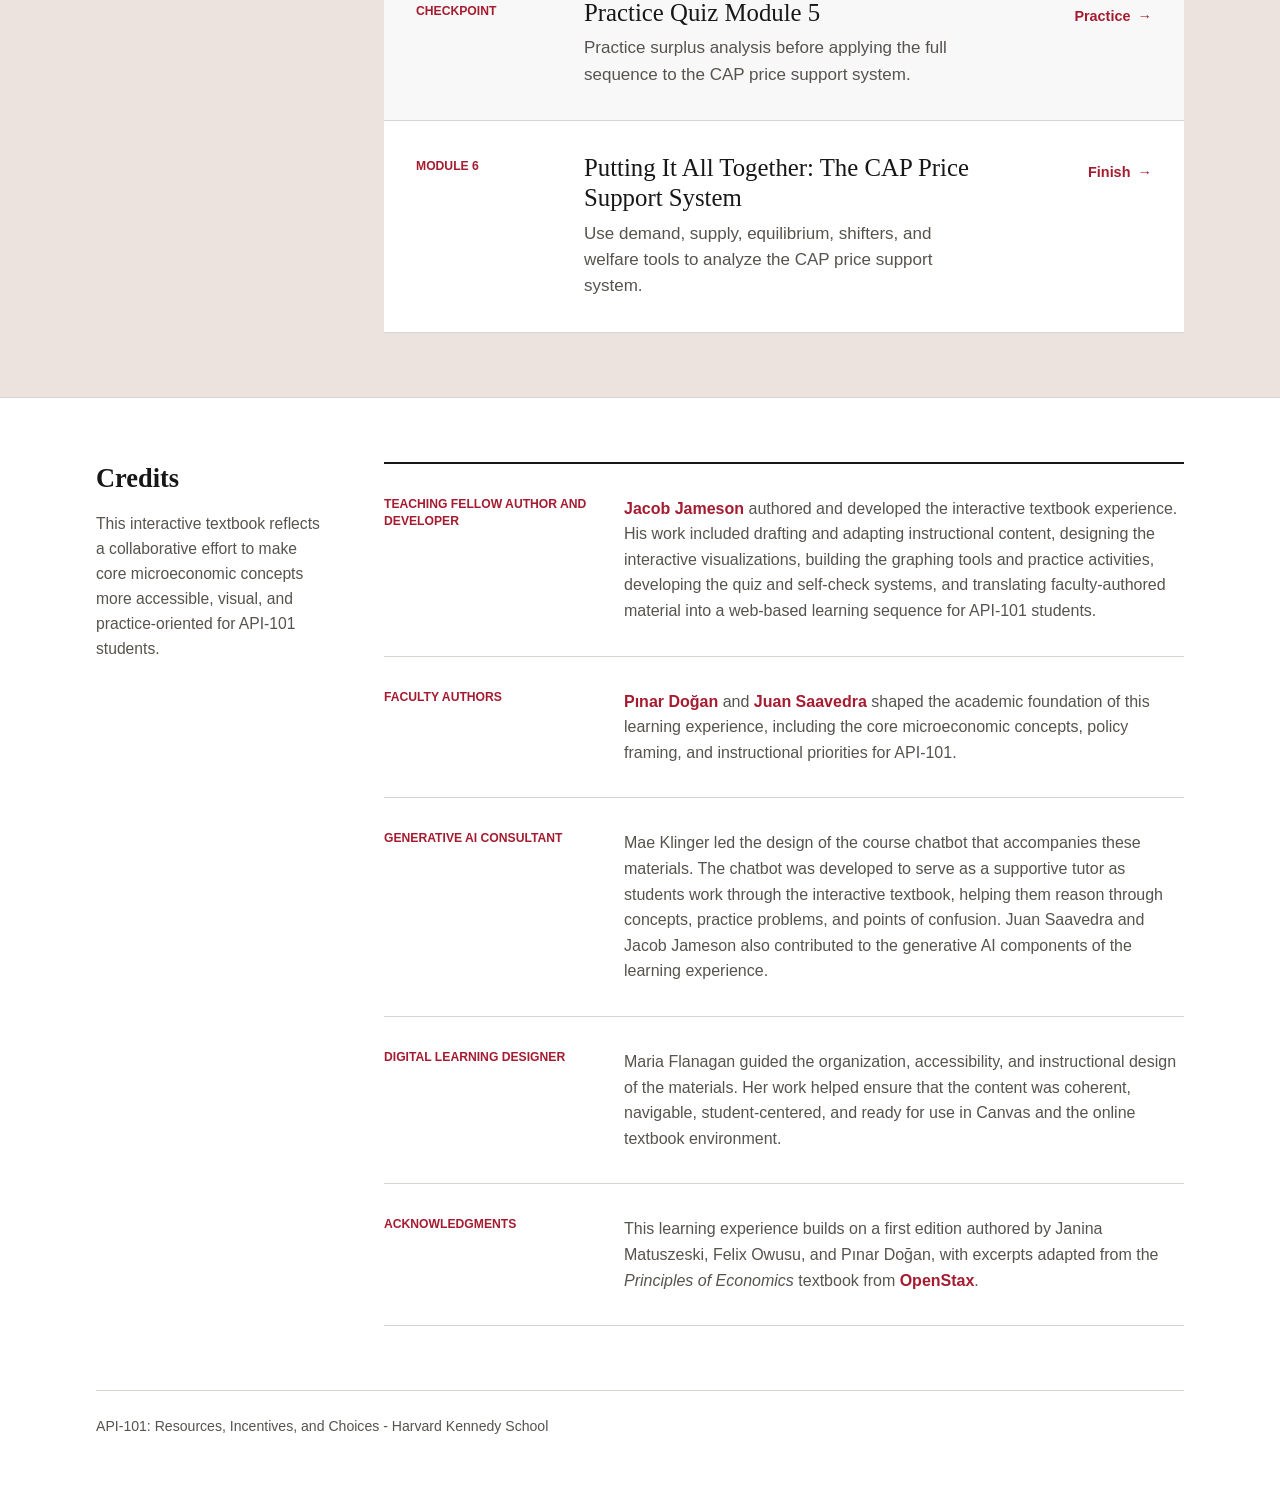
==== commit 79f77355: "Add homepage credits section" ====
--- a/index.html
+++ b/index.html
@@ -240,6 +240,79 @@
       color: var(--home-crimson);
     }
 
+    .home-credits {
+      max-width: none;
+      margin: 0;
+      padding: var(--space-3xl) max(var(--space-xl), calc((100vw - 72rem) / 2 + var(--space-xl)));
+      background: #fff;
+      display: grid;
+      grid-template-columns: 14rem minmax(0, 1fr);
+      gap: var(--space-3xl);
+      border-top: 1px solid var(--home-rule);
+    }
+
+    .credits-heading h2 {
+      margin: 0;
+      padding: 0;
+      border: 0;
+      font-size: 1.65rem;
+      color: var(--home-ink);
+    }
+
+    .credits-heading p {
+      color: var(--home-muted);
+      line-height: 1.6;
+      margin: var(--space-md) 0 0;
+      font-size: 0.98rem;
+    }
+
+    .credits-list {
+      border-top: 2px solid var(--home-ink);
+    }
+
+    .credit-entry {
+      display: grid;
+      grid-template-columns: 13rem minmax(0, 1fr);
+      gap: var(--space-xl);
+      padding: var(--space-xl) 0;
+      border-bottom: 1px solid var(--home-rule);
+    }
+
+    .credit-entry__role {
+      font-family: var(--font-mono);
+      font-size: 0.76rem;
+      font-weight: 600;
+      line-height: 1.45;
+      text-transform: uppercase;
+      letter-spacing: 0;
+      color: var(--home-crimson);
+    }
+
+    .credit-entry__body {
+      color: var(--home-muted);
+      font-size: 1rem;
+      line-height: 1.6;
+    }
+
+    .credit-entry__body p {
+      margin: 0 0 var(--space-md);
+    }
+
+    .credit-entry__body p:last-child {
+      margin-bottom: 0;
+    }
+
+    .credit-entry__body a {
+      color: var(--home-crimson);
+      font-weight: 700;
+      text-decoration-thickness: 0.08em;
+      text-underline-offset: 0.16em;
+    }
+
+    .credit-entry__body a:hover {
+      color: var(--home-crimson-dark);
+    }
+
     .home-footer {
       max-width: 72rem;
       margin: 0 auto;
@@ -289,12 +362,15 @@
 
       .home-masthead__inner,
       .home-content,
+      .home-credits,
       .path-item,
-      .path-item--checkpoint {
+      .path-item--checkpoint,
+      .credit-entry {
         grid-template-columns: 1fr;
       }
 
-      .home-content {
+      .home-content,
+      .home-credits {
         gap: var(--space-xl);
         padding-left: var(--space-xl);
         padding-right: var(--space-xl);
@@ -345,6 +421,7 @@
 
       .home-masthead__inner,
       .home-content,
+      .home-credits,
       .home-footer {
         padding-left: var(--space-lg);
         padding-right: var(--space-lg);
@@ -372,6 +449,7 @@
     </a>
     <ul class="site-nav__links">
       <li><a href="#modules">Modules</a></li>
+      <li><a href="#credits">Credits</a></li>
     </ul>
   </nav>
 
@@ -483,6 +561,62 @@
         </a>
       </div>
     </section>
+
+    <section class="home-credits" id="credits">
+      <div class="credits-heading">
+        <h2>Credits</h2>
+        <p>
+          This interactive textbook reflects a collaborative effort to make core microeconomic concepts more accessible, visual, and practice-oriented for API-101 students.
+        </p>
+      </div>
+
+      <div class="credits-list" aria-label="Credits and acknowledgments">
+        <article class="credit-entry">
+          <div class="credit-entry__role">Teaching Fellow Author and Developer</div>
+          <div class="credit-entry__body">
+            <p>
+              <a href="https://jacobjameson.com">Jacob Jameson</a> authored and developed the interactive textbook experience. His work included drafting and adapting instructional content, designing the interactive visualizations, building the graphing tools and practice activities, developing the quiz and self-check systems, and translating faculty-authored material into a web-based learning sequence for API-101 students.
+            </p>
+          </div>
+        </article>
+
+        <article class="credit-entry">
+          <div class="credit-entry__role">Faculty Authors</div>
+          <div class="credit-entry__body">
+            <p>
+              <a href="https://www.hks.harvard.edu/faculty/pinar-dogan">Pınar Doğan</a> and <a href="https://www.hks.harvard.edu/faculty/juan-saavedra">Juan Saavedra</a> shaped the academic foundation of this learning experience, including the core microeconomic concepts, policy framing, and instructional priorities for API-101.
+            </p>
+          </div>
+        </article>
+
+        <article class="credit-entry">
+          <div class="credit-entry__role">Generative AI Consultant</div>
+          <div class="credit-entry__body">
+            <p>
+              Mae Klinger led the design of the course chatbot that accompanies these materials. The chatbot was developed to serve as a supportive tutor as students work through the interactive textbook, helping them reason through concepts, practice problems, and points of confusion. Juan Saavedra and Jacob Jameson also contributed to the generative AI components of the learning experience.
+            </p>
+          </div>
+        </article>
+
+        <article class="credit-entry">
+          <div class="credit-entry__role">Digital Learning Designer</div>
+          <div class="credit-entry__body">
+            <p>
+              Maria Flanagan guided the organization, accessibility, and instructional design of the materials. Her work helped ensure that the content was coherent, navigable, student-centered, and ready for use in Canvas and the online textbook environment.
+            </p>
+          </div>
+        </article>
+
+        <article class="credit-entry">
+          <div class="credit-entry__role">Acknowledgments</div>
+          <div class="credit-entry__body">
+            <p>
+              This learning experience builds on a first edition authored by Janina Matuszeski, Felix Owusu, and Pınar Doğan, with excerpts adapted from the <em>Principles of Economics</em> textbook from <a href="https://openstax.org/books/principles-economics-3e/pages/preface">OpenStax</a>.
+            </p>
+          </div>
+        </article>
+      </div>
+    </section>
   </main>
 
   <footer class="home-footer">
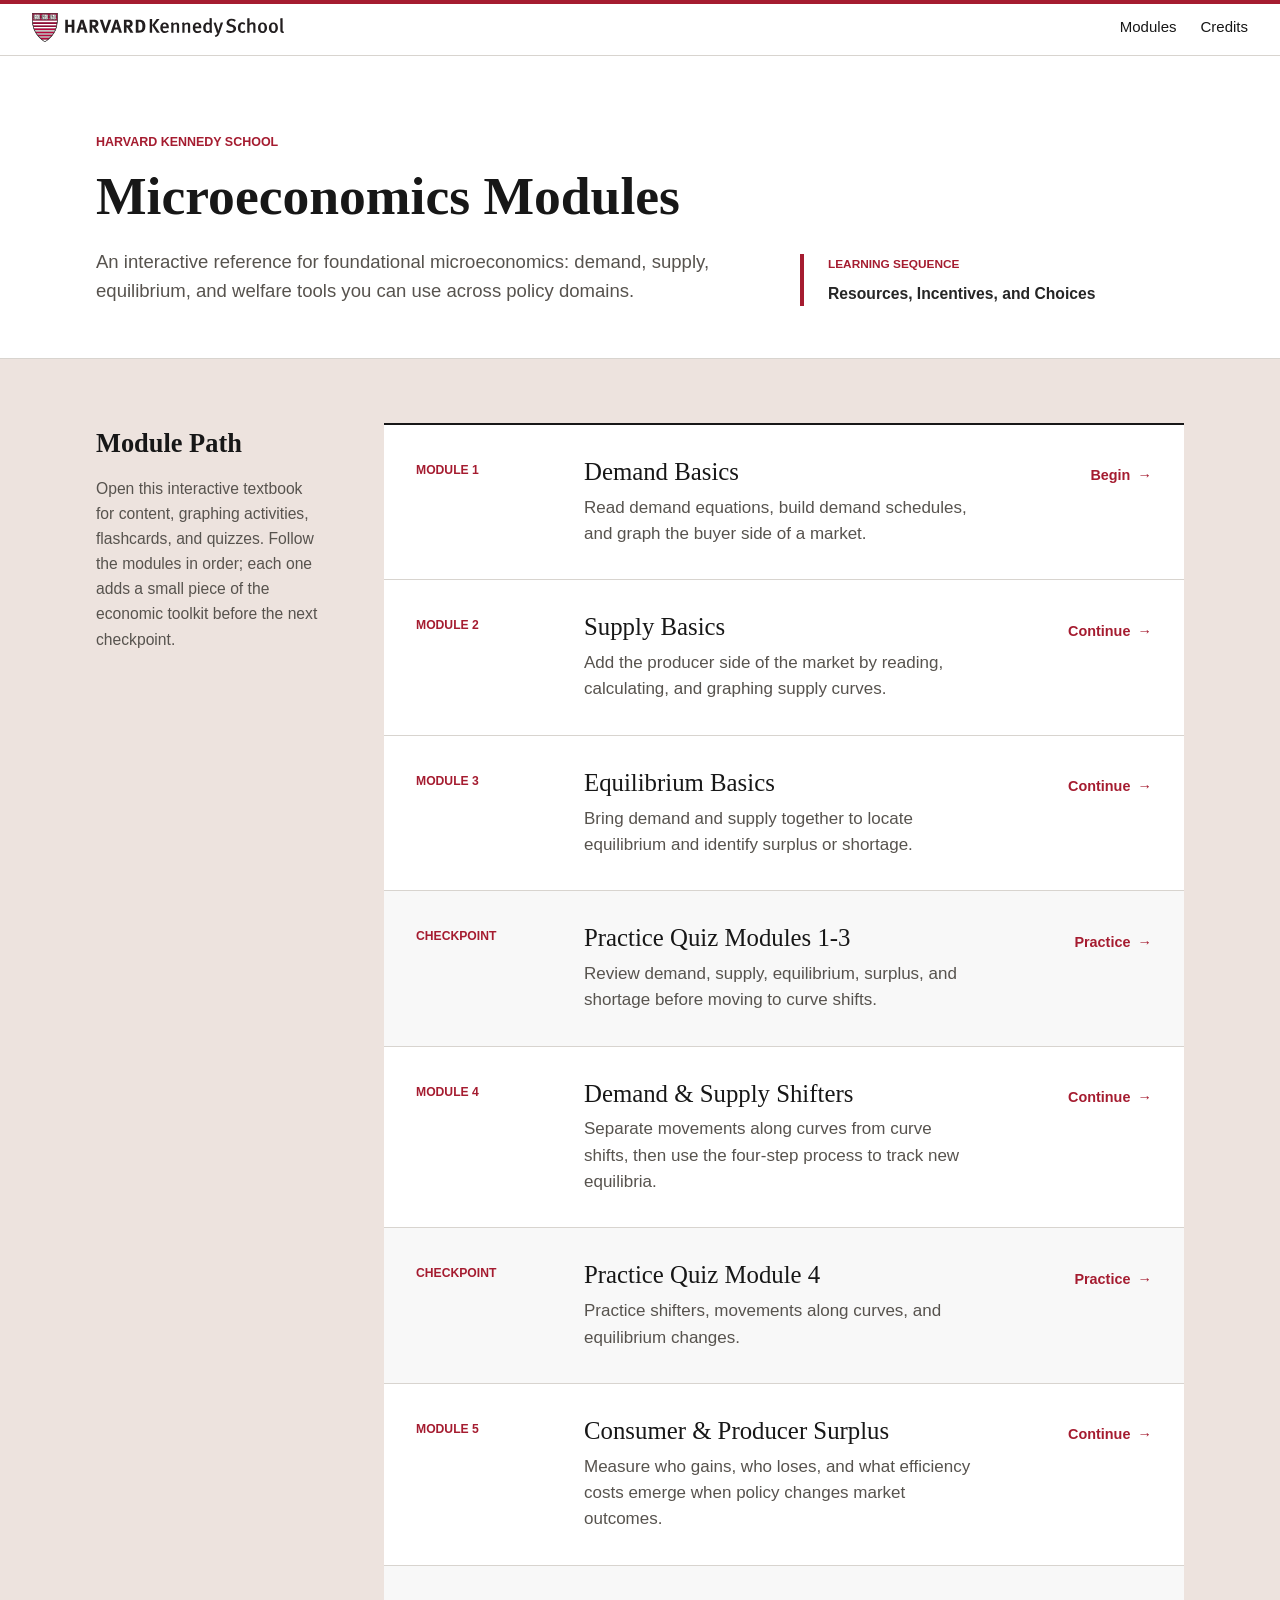
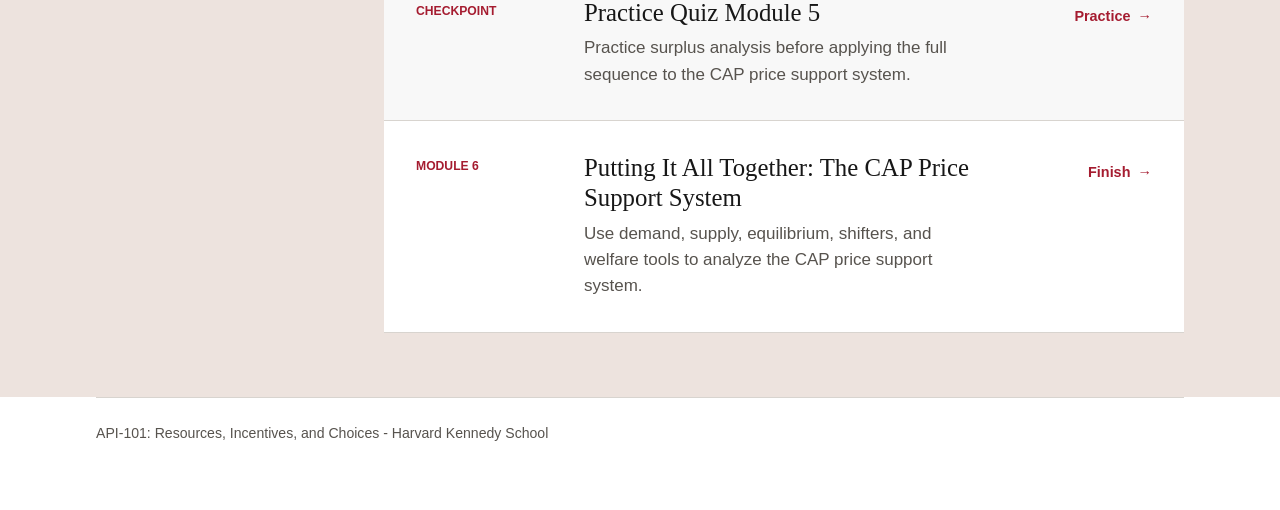
==== commit bf1f3a31: "Move credits to standalone page" ====
--- a/index.html
+++ b/index.html
@@ -240,79 +240,6 @@
       color: var(--home-crimson);
     }
 
-    .home-credits {
-      max-width: none;
-      margin: 0;
-      padding: var(--space-3xl) max(var(--space-xl), calc((100vw - 72rem) / 2 + var(--space-xl)));
-      background: #fff;
-      display: grid;
-      grid-template-columns: 14rem minmax(0, 1fr);
-      gap: var(--space-3xl);
-      border-top: 1px solid var(--home-rule);
-    }
-
-    .credits-heading h2 {
-      margin: 0;
-      padding: 0;
-      border: 0;
-      font-size: 1.65rem;
-      color: var(--home-ink);
-    }
-
-    .credits-heading p {
-      color: var(--home-muted);
-      line-height: 1.6;
-      margin: var(--space-md) 0 0;
-      font-size: 0.98rem;
-    }
-
-    .credits-list {
-      border-top: 2px solid var(--home-ink);
-    }
-
-    .credit-entry {
-      display: grid;
-      grid-template-columns: 13rem minmax(0, 1fr);
-      gap: var(--space-xl);
-      padding: var(--space-xl) 0;
-      border-bottom: 1px solid var(--home-rule);
-    }
-
-    .credit-entry__role {
-      font-family: var(--font-mono);
-      font-size: 0.76rem;
-      font-weight: 600;
-      line-height: 1.45;
-      text-transform: uppercase;
-      letter-spacing: 0;
-      color: var(--home-crimson);
-    }
-
-    .credit-entry__body {
-      color: var(--home-muted);
-      font-size: 1rem;
-      line-height: 1.6;
-    }
-
-    .credit-entry__body p {
-      margin: 0 0 var(--space-md);
-    }
-
-    .credit-entry__body p:last-child {
-      margin-bottom: 0;
-    }
-
-    .credit-entry__body a {
-      color: var(--home-crimson);
-      font-weight: 700;
-      text-decoration-thickness: 0.08em;
-      text-underline-offset: 0.16em;
-    }
-
-    .credit-entry__body a:hover {
-      color: var(--home-crimson-dark);
-    }
-
     .home-footer {
       max-width: 72rem;
       margin: 0 auto;
@@ -362,15 +289,12 @@
 
       .home-masthead__inner,
       .home-content,
-      .home-credits,
       .path-item,
-      .path-item--checkpoint,
-      .credit-entry {
+      .path-item--checkpoint {
         grid-template-columns: 1fr;
       }
 
-      .home-content,
-      .home-credits {
+      .home-content {
         gap: var(--space-xl);
         padding-left: var(--space-xl);
         padding-right: var(--space-xl);
@@ -421,7 +345,6 @@
 
       .home-masthead__inner,
       .home-content,
-      .home-credits,
       .home-footer {
         padding-left: var(--space-lg);
         padding-right: var(--space-lg);
@@ -449,7 +372,7 @@
     </a>
     <ul class="site-nav__links">
       <li><a href="#modules">Modules</a></li>
-      <li><a href="#credits">Credits</a></li>
+      <li><a href="credits.html">Credits</a></li>
     </ul>
   </nav>
 
@@ -562,61 +485,6 @@
       </div>
     </section>
 
-    <section class="home-credits" id="credits">
-      <div class="credits-heading">
-        <h2>Credits</h2>
-        <p>
-          This interactive textbook reflects a collaborative effort to make core microeconomic concepts more accessible, visual, and practice-oriented for API-101 students.
-        </p>
-      </div>
-
-      <div class="credits-list" aria-label="Credits and acknowledgments">
-        <article class="credit-entry">
-          <div class="credit-entry__role">Teaching Fellow Author and Developer</div>
-          <div class="credit-entry__body">
-            <p>
-              <a href="https://jacobjameson.com">Jacob Jameson</a> authored and developed the interactive textbook experience. His work included drafting and adapting instructional content, designing the interactive visualizations, building the graphing tools and practice activities, developing the quiz and self-check systems, and translating faculty-authored material into a web-based learning sequence for API-101 students.
-            </p>
-          </div>
-        </article>
-
-        <article class="credit-entry">
-          <div class="credit-entry__role">Faculty Authors</div>
-          <div class="credit-entry__body">
-            <p>
-              <a href="https://www.hks.harvard.edu/faculty/pinar-dogan">Pınar Doğan</a> and <a href="https://www.hks.harvard.edu/faculty/juan-saavedra">Juan Saavedra</a> shaped the academic foundation of this learning experience, including the core microeconomic concepts, policy framing, and instructional priorities for API-101.
-            </p>
-          </div>
-        </article>
-
-        <article class="credit-entry">
-          <div class="credit-entry__role">Generative AI Consultant</div>
-          <div class="credit-entry__body">
-            <p>
-              Mae Klinger led the design of the course chatbot that accompanies these materials. The chatbot was developed to serve as a supportive tutor as students work through the interactive textbook, helping them reason through concepts, practice problems, and points of confusion. Juan Saavedra and Jacob Jameson also contributed to the generative AI components of the learning experience.
-            </p>
-          </div>
-        </article>
-
-        <article class="credit-entry">
-          <div class="credit-entry__role">Digital Learning Designer</div>
-          <div class="credit-entry__body">
-            <p>
-              Maria Flanagan guided the organization, accessibility, and instructional design of the materials. Her work helped ensure that the content was coherent, navigable, student-centered, and ready for use in Canvas and the online textbook environment.
-            </p>
-          </div>
-        </article>
-
-        <article class="credit-entry">
-          <div class="credit-entry__role">Acknowledgments</div>
-          <div class="credit-entry__body">
-            <p>
-              This learning experience builds on a first edition authored by Janina Matuszeski, Felix Owusu, and Pınar Doğan, with excerpts adapted from the <em>Principles of Economics</em> textbook from <a href="https://openstax.org/books/principles-economics-3e/pages/preface">OpenStax</a>.
-            </p>
-          </div>
-        </article>
-      </div>
-    </section>
   </main>
 
   <footer class="home-footer">
